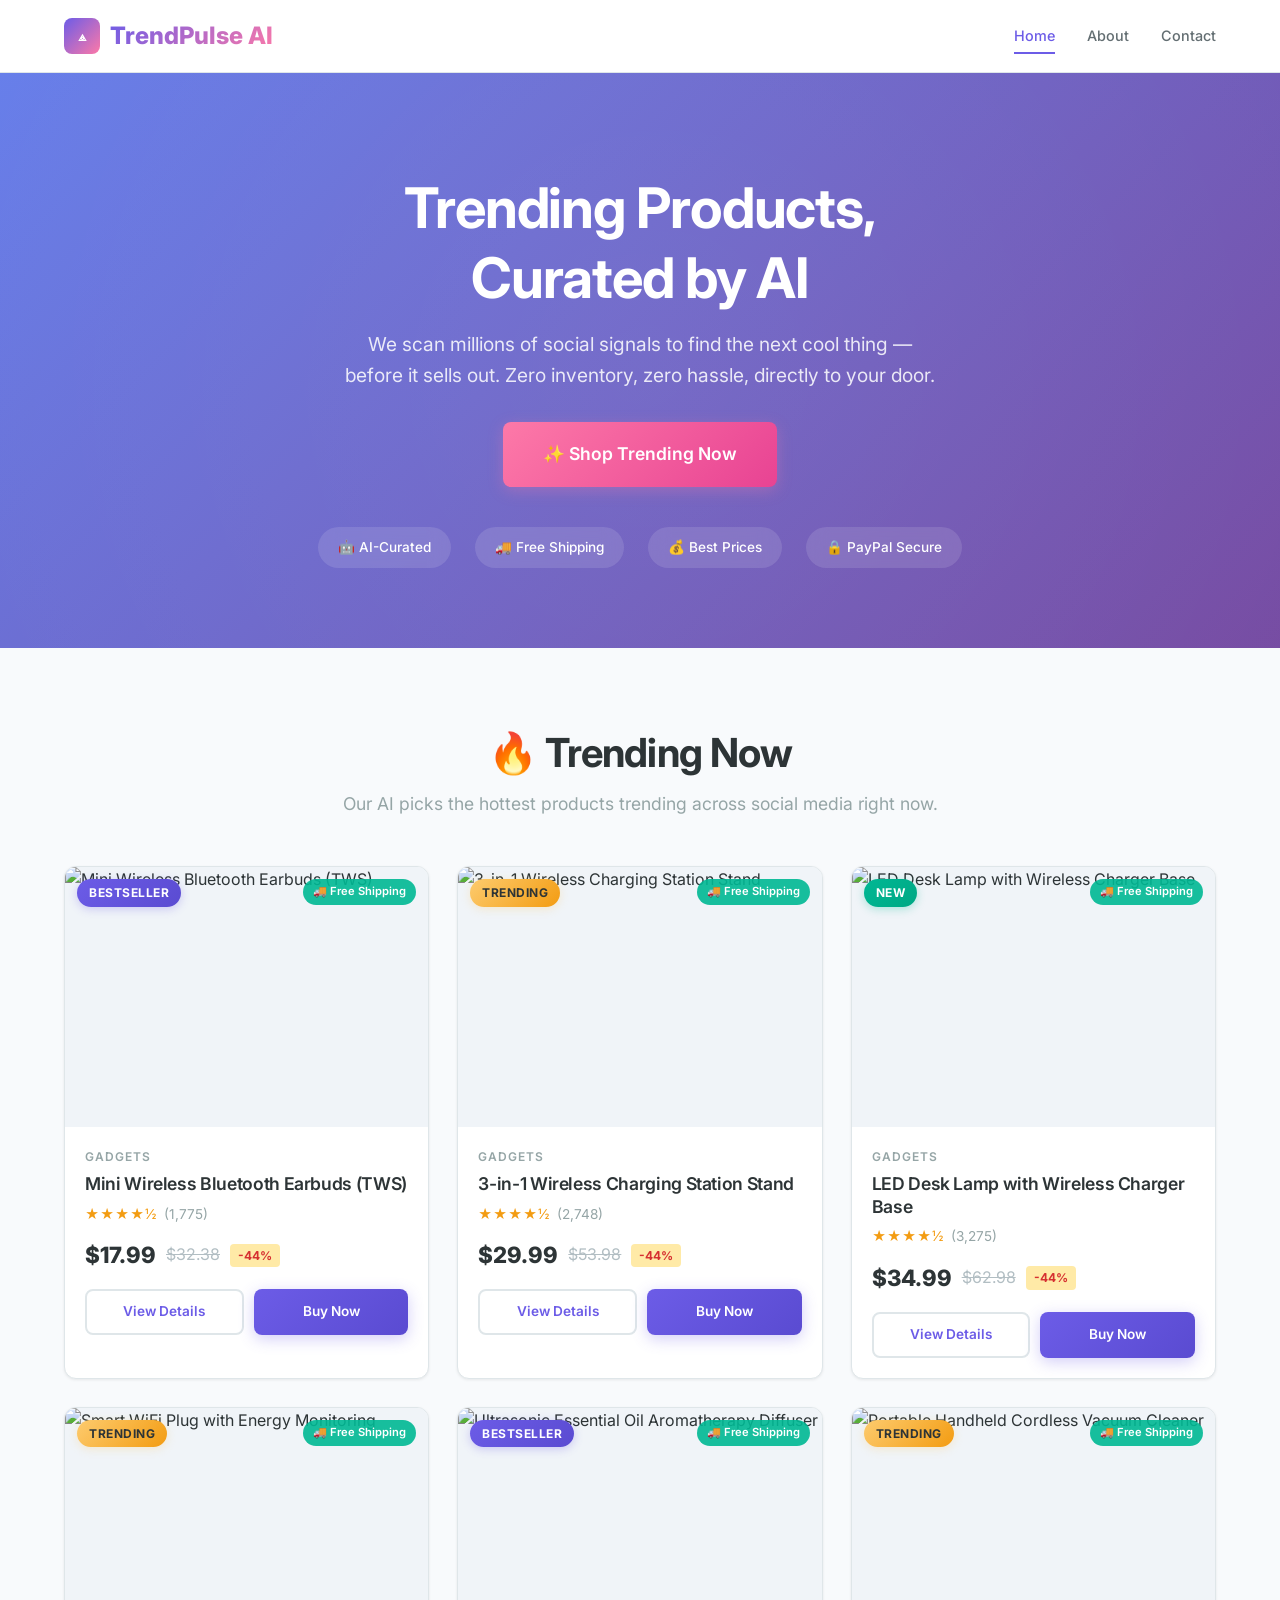
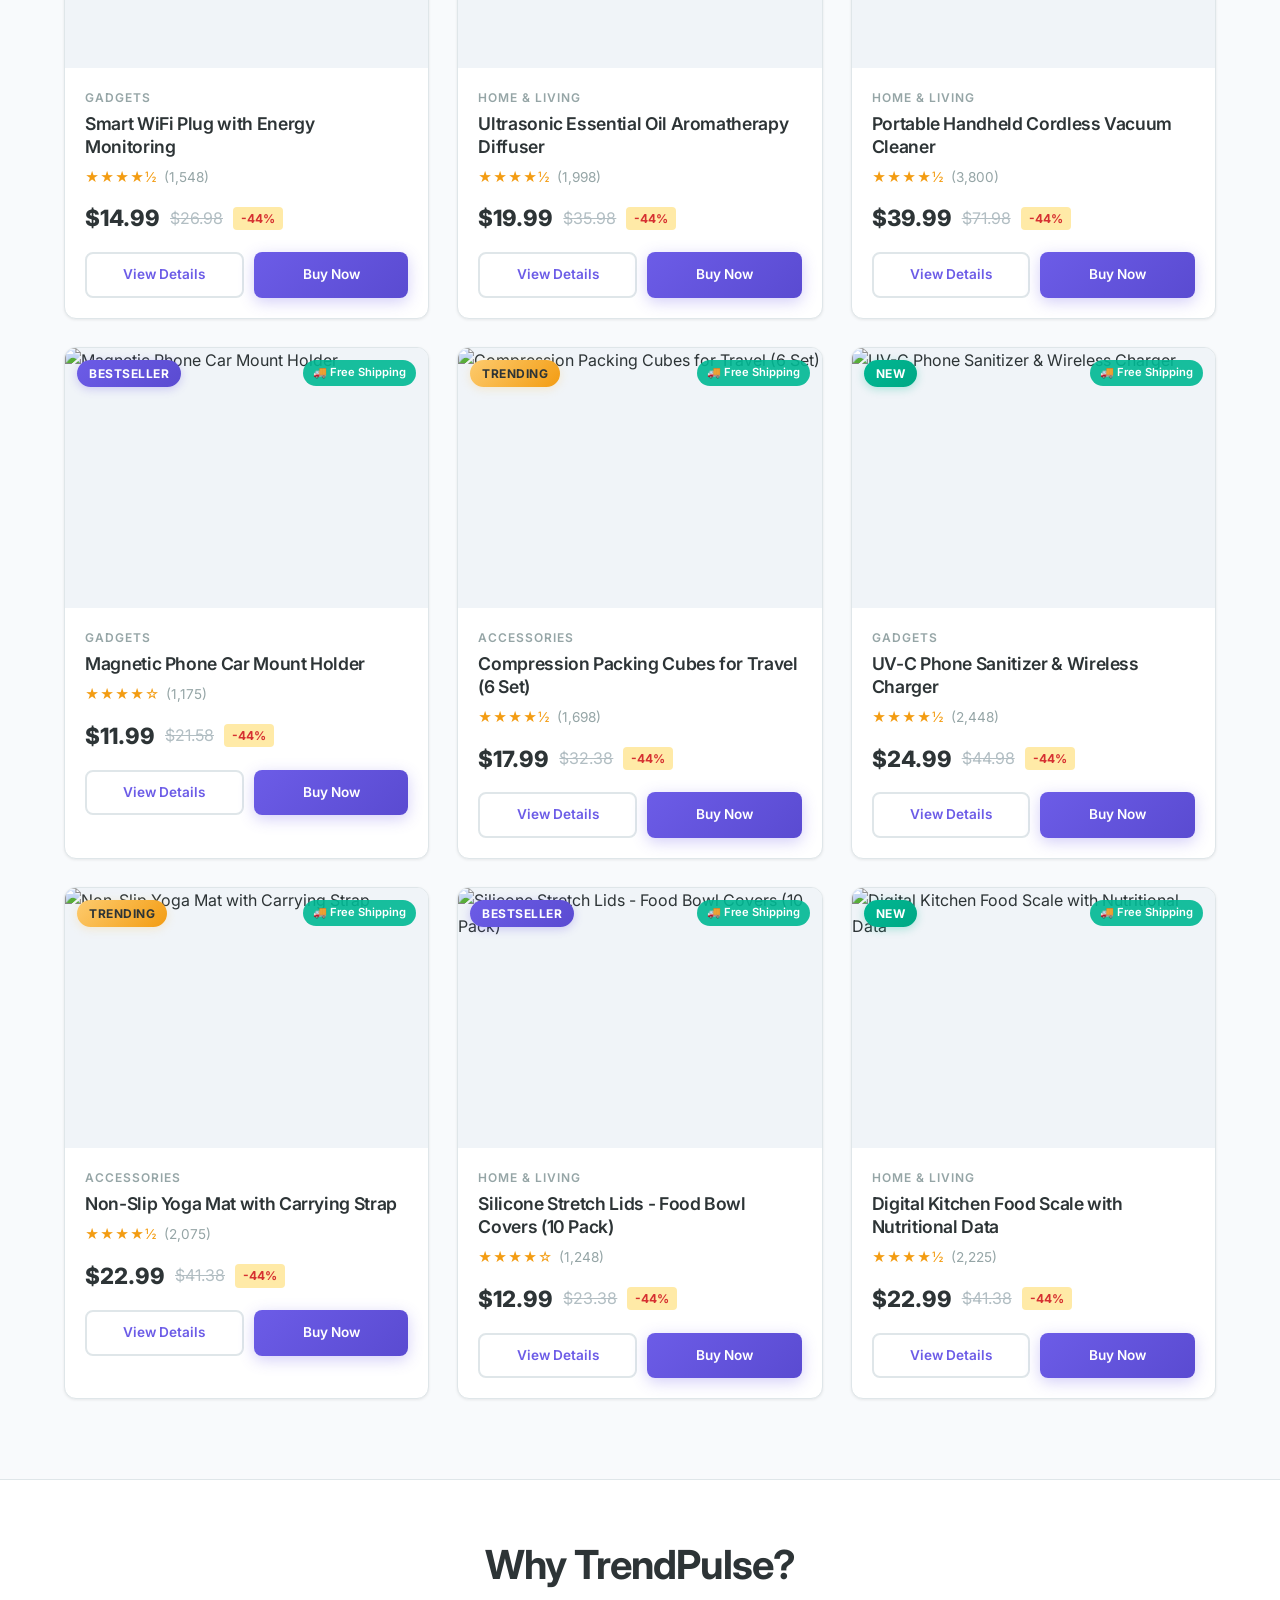
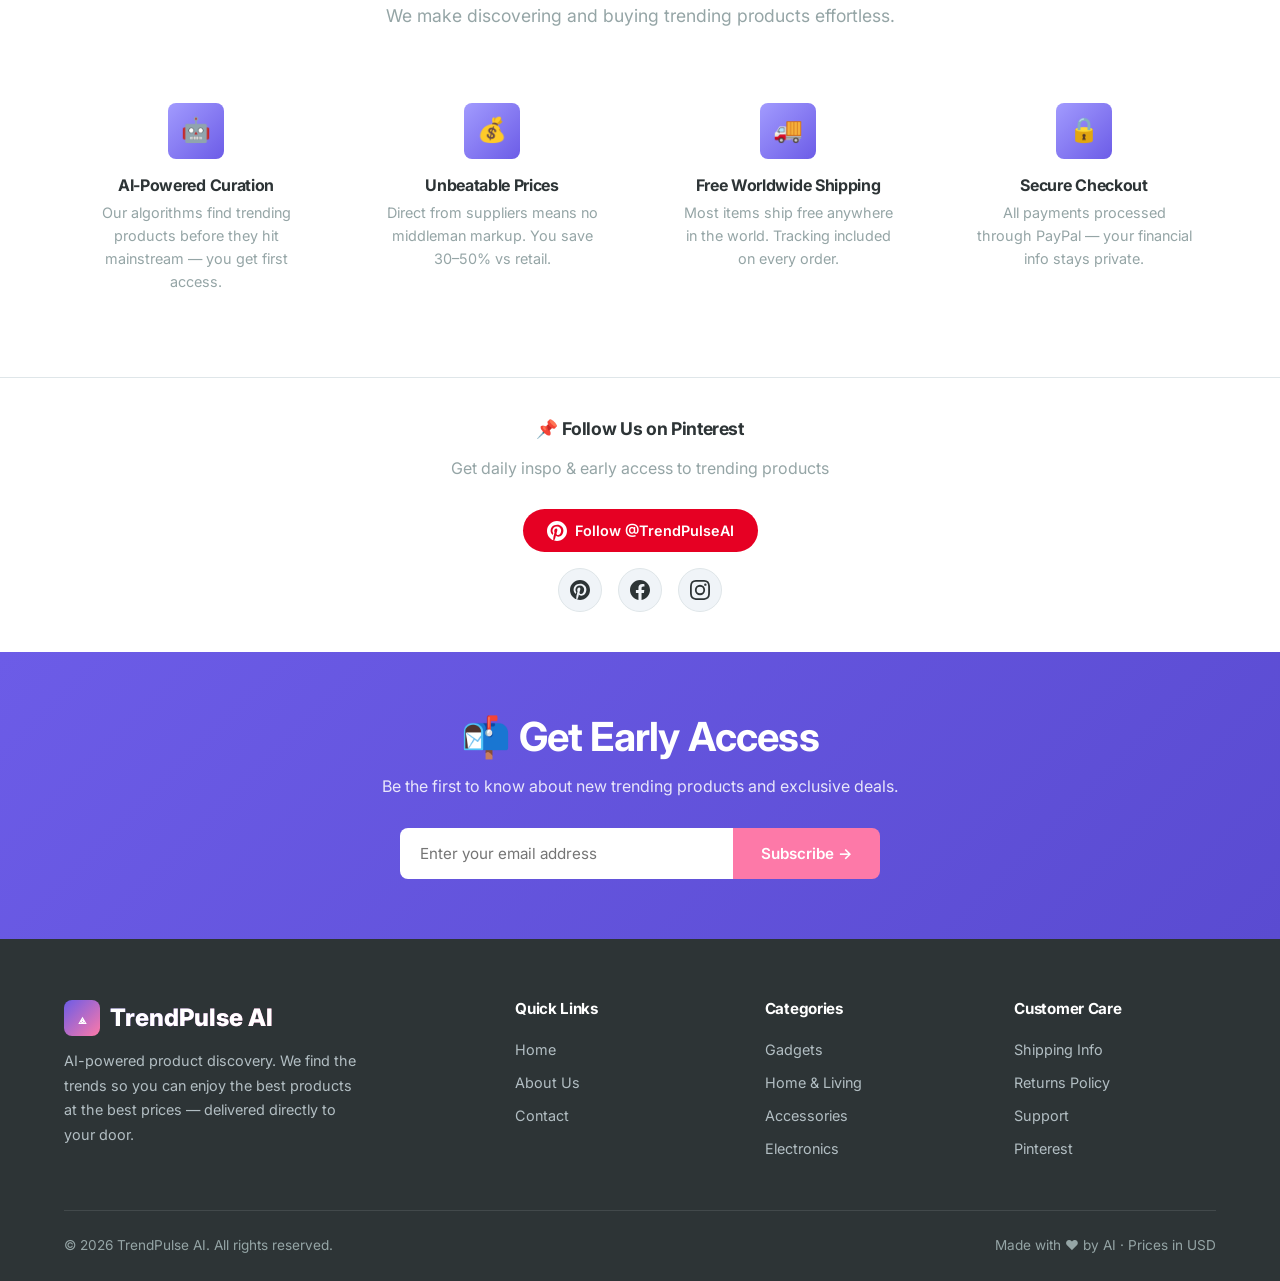
==== index.html @ 989e8779 "Initial launch: TrendPulse AI store" ====
<!DOCTYPE html>
<html lang="en">
<head>
  <!-- Meta -->
  <meta charset="UTF-8">
  <meta name="viewport" content="width=device-width, initial-scale=1.0">
  <title>TrendPulse AI — Trending Products, Smart Prices</title>
  <meta name="description" content="Discover trending lifestyle products, gadgets, and home goods at unbeatable prices. AI-curated, dropshipped direct to your door. Free shipping available.">
  <meta name="keywords" content="trending products, gadgets, lifestyle, home goods, accessories, deals, AI curated">
  
  <!-- Open Graph -->
  <meta property="og:title" content="TrendPulse AI — Trending Products, Smart Prices">
  <meta property="og:description" content="AI-curated trending products delivered to your door. Discover the next cool thing today.">
  <meta property="og:type" content="website">
  <meta property="og:url" content="https://trendpulse-ai.com">
  <meta property="og:image" content="https://images.unsplash.com/photo-1550745165-9bc0b252726f?w=1200&q=80">
  
  <!-- Twitter Card -->
  <meta name="twitter:card" content="summary_large_image">
  <meta name="twitter:title" content="TrendPulse AI — Trending Products, Smart Prices">
  <meta name="twitter:description" content="AI-curated trending products delivered to your door. Discover the next cool thing today.">
  
  <!-- Pinterest -->
  <meta name="pinterest-rich-pin" content="true">
  
  <!-- Canonical -->
  <link rel="canonical" href="https://trendpulse-ai.com/">
  
  <!-- Fonts -->
  <link rel="preconnect" href="https://fonts.googleapis.com">
  <link rel="preconnect" href="https://fonts.gstatic.com" crossorigin>
  <link href="https://fonts.googleapis.com/css2?family=Inter:wght@400;500;600;700;800&display=swap" rel="stylesheet">
  
  <!-- Styles -->
  <link rel="stylesheet" href="/style.css">
  
  <!-- Favicon -->
  <link rel="icon" type="image/svg+xml" href="data:image/svg+xml,<svg xmlns='http://www.w3.org/2000/svg' viewBox='0 0 32 32'><rect width='32' height='32' rx='6' fill='%236C5CE7'/><text x='16' y='22' text-anchor='middle' fill='white' font-size='18' font-weight='bold'>T</text></svg>">
  
  <!-- Schema -->
  <script type="application/ld+json">
  {
    "@context": "https://schema.org",
    "@type": "Store",
    "name": "TrendPulse AI",
    "url": "https://trendpulse-ai.com",
    "description": "AI-curated trending products delivered to your door.",
    "offers": {
      "@type": "AggregateOffer",
      "priceCurrency": "USD",
      "availability": "https://schema.org/InStock"
    }
  }
  </script>
</head>
<body>
  <!-- Header -->
  <header class="site-header">
    <div class="container header-inner">
      <a href="/" class="logo">
        <div class="logo-icon">⟁</div>
        <span>TrendPulse AI</span>
      </a>
      <button class="hamburger" aria-label="Toggle navigation menu">
        <span></span>
        <span></span>
        <span></span>
      </button>
      <nav class="main-nav">
        <a href="/" class="active">Home</a>
        <a href="/about.html">About</a>
        <a href="/contact.html">Contact</a>
      </nav>
    </div>
  </header>

  <!-- Hero -->
  <section class="hero">
    <div class="container hero-content">
      <h1>Trending Products,<br>Curated by AI</h1>
      <p>We scan millions of social signals to find the next cool thing — before it sells out. Zero inventory, zero hassle, directly to your door.</p>
      <a href="#products" class="btn btn-accent btn-lg">✨ Shop Trending Now</a>
      <div class="hero-badges">
        <span class="hero-badge">🤖 AI-Curated</span>
        <span class="hero-badge">🚚 Free Shipping</span>
        <span class="hero-badge">💰 Best Prices</span>
        <span class="hero-badge">🔒 PayPal Secure</span>
      </div>
    </div>
  </section>

  <!-- Products Section -->
  <section id="products" class="products-section">
    <div class="container">
      <h2 class="section-title">🔥 Trending Now</h2>
      <p class="section-subtitle">Our AI picks the hottest products trending across social media right now.</p>
      <div id="product-grid" class="product-grid">
        <!-- Products loaded dynamically via JS -->
      </div>
    </div>
  </section>

  <!-- Features Section -->
  <section class="features-section">
    <div class="container">
      <h2 class="section-title">Why TrendPulse?</h2>
      <p class="section-subtitle">We make discovering and buying trending products effortless.</p>
      <div class="features-grid">
        <div class="feature-item">
          <div class="feature-icon">🤖</div>
          <h4>AI-Powered Curation</h4>
          <p>Our algorithms find trending products before they hit mainstream — you get first access.</p>
        </div>
        <div class="feature-item">
          <div class="feature-icon">💰</div>
          <h4>Unbeatable Prices</h4>
          <p>Direct from suppliers means no middleman markup. You save 30–50% vs retail.</p>
        </div>
        <div class="feature-item">
          <div class="feature-icon">🚚</div>
          <h4>Free Worldwide Shipping</h4>
          <p>Most items ship free anywhere in the world. Tracking included on every order.</p>
        </div>
        <div class="feature-item">
          <div class="feature-icon">🔒</div>
          <h4>Secure Checkout</h4>
          <p>All payments processed through PayPal — your financial info stays private.</p>
        </div>
      </div>
    </div>
  </section>

  <!-- Pinterest & Social Section -->
  <section class="social-section">
    <div class="container">
      <h3>📌 Follow Us on Pinterest</h3>
      <p style="color:var(--gray-600);margin-bottom:16px;">Get daily inspo & early access to trending products</p>
      <a href="https://www.pinterest.com/trendpulseai" target="_blank" rel="noopener" class="pinterest-follow">
        <svg width="20" height="20" viewBox="0 0 24 24" fill="currentColor"><path d="M12 0C5.373 0 0 5.372 0 12c0 5.084 3.163 9.426 7.627 11.174-.105-.949-.2-2.405.042-3.441.218-.937 1.407-5.965 1.407-5.965s-.359-.719-.359-1.782c0-1.668.967-2.914 2.171-2.914 1.023 0 1.518.769 1.518 1.69 0 1.029-.655 2.568-.994 3.995-.283 1.194.599 2.169 1.777 2.169 2.133 0 3.772-2.249 3.772-5.495 0-2.873-2.064-4.882-5.012-4.882-3.414 0-5.418 2.561-5.418 5.207 0 1.031.397 2.138.893 2.738a.36.36 0 01.083.345l-.333 1.36c-.053.22-.174.267-.402.161-1.499-.698-2.436-2.889-2.436-4.649 0-3.785 2.75-7.262 7.929-7.262 4.163 0 7.398 2.967 7.398 6.931 0 4.136-2.607 7.464-6.227 7.464-1.216 0-2.359-.631-2.75-1.378l-.748 2.853c-.271 1.043-1.002 2.35-1.492 3.146C9.57 23.812 10.763 24 12 24c6.627 0 12-5.373 12-12S18.627 0 12 0z"/></svg>
        Follow @TrendPulseAI
      </a>
      <div class="social-links">
        <a href="https://www.pinterest.com/trendpulseai" target="_blank" rel="noopener" class="social-link" aria-label="Pinterest">
          <svg width="20" height="20" viewBox="0 0 24 24" fill="currentColor"><path d="M12 0C5.373 0 0 5.372 0 12c0 5.084 3.163 9.426 7.627 11.174-.105-.949-.2-2.405.042-3.441.218-.937 1.407-5.965 1.407-5.965s-.359-.719-.359-1.782c0-1.668.967-2.914 2.171-2.914 1.023 0 1.518.769 1.518 1.69 0 1.029-.655 2.568-.994 3.995-.283 1.194.599 2.169 1.777 2.169 2.133 0 3.772-2.249 3.772-5.495 0-2.873-2.064-4.882-5.012-4.882-3.414 0-5.418 2.561-5.418 5.207 0 1.031.397 2.138.893 2.738a.36.36 0 01.083.345l-.333 1.36c-.053.22-.174.267-.402.161-1.499-.698-2.436-2.889-2.436-4.649 0-3.785 2.75-7.262 7.929-7.262 4.163 0 7.398 2.967 7.398 6.931 0 4.136-2.607 7.464-6.227 7.464-1.216 0-2.359-.631-2.75-1.378l-.748 2.853c-.271 1.043-1.002 2.35-1.492 3.146C9.57 23.812 10.763 24 12 24c6.627 0 12-5.373 12-12S18.627 0 12 0z"/></svg>
        </a>
        <a href="https://facebook.com/trendpulseai" target="_blank" rel="noopener" class="social-link" aria-label="Facebook">
          <svg width="20" height="20" viewBox="0 0 24 24" fill="currentColor"><path d="M24 12.073c0-6.627-5.373-12-12-12s-12 5.373-12 12c0 5.99 4.388 10.954 10.125 11.854v-8.385H7.078v-3.47h3.047V9.43c0-3.007 1.792-4.669 4.533-4.669 1.312 0 2.686.235 2.686.235v2.953H15.83c-1.491 0-1.956.925-1.956 1.874v2.25h3.328l-.532 3.47h-2.796v8.385C19.612 23.027 24 18.062 24 12.073z"/></svg>
        </a>
        <a href="https://instagram.com/trendpulseai" target="_blank" rel="noopener" class="social-link" aria-label="Instagram">
          <svg width="20" height="20" viewBox="0 0 24 24" fill="currentColor"><path d="M12 2.163c3.204 0 3.584.012 4.85.07 3.252.148 4.771 1.691 4.919 4.919.058 1.265.069 1.645.069 4.849 0 3.205-.012 3.584-.069 4.849-.149 3.225-1.664 4.771-4.919 4.919-1.266.058-1.644.07-4.85.07-3.204 0-3.584-.012-4.849-.07-3.26-.149-4.771-1.699-4.919-4.92-.058-1.265-.07-1.644-.07-4.849 0-3.204.013-3.583.07-4.849.149-3.227 1.664-4.771 4.919-4.919 1.266-.057 1.645-.069 4.849-.069zM12 0C8.741 0 8.333.014 7.053.072 2.695.272.273 2.69.073 7.052.014 8.333 0 8.741 0 12c0 3.259.014 3.668.072 4.948.2 4.358 2.618 6.78 6.98 6.98C8.333 23.986 8.741 24 12 24c3.259 0 3.668-.014 4.948-.072 4.354-.2 6.782-2.618 6.979-6.98.059-1.28.073-1.689.073-4.948 0-3.259-.014-3.667-.072-4.947-.196-4.354-2.617-6.78-6.979-6.98C15.668.014 15.259 0 12 0zm0 5.838a6.162 6.162 0 100 12.324 6.162 6.162 0 000-12.324zM12 16a4 4 0 110-8 4 4 0 010 8zm6.406-11.845a1.44 1.44 0 100 2.881 1.44 1.44 0 000-2.881z"/></svg>
        </a>
      </div>
    </div>
  </section>

  <!-- Newsletter -->
  <section class="newsletter-section">
    <div class="container">
      <h2>📬 Get Early Access</h2>
      <p>Be the first to know about new trending products and exclusive deals.</p>
      <form id="newsletter-form" class="newsletter-form">
        <input type="email" placeholder="Enter your email address" required aria-label="Email address">
        <button type="submit" class="btn">Subscribe →</button>
      </form>
    </div>
  </section>

  <!-- Footer -->
  <footer class="site-footer">
    <div class="container">
      <div class="footer-grid">
        <div class="footer-brand">
          <div class="logo" style="color:var(--white);">
            <div class="logo-icon">⟁</div>
            <span style="-webkit-text-fill-color:var(--white);">TrendPulse AI</span>
          </div>
          <p>AI-powered product discovery. We find the trends so you can enjoy the best products at the best prices — delivered directly to your door.</p>
        </div>
        <div class="footer-col">
          <h4>Quick Links</h4>
          <a href="/">Home</a>
          <a href="/about.html">About Us</a>
          <a href="/contact.html">Contact</a>
        </div>
        <div class="footer-col">
          <h4>Categories</h4>
          <a href="/?category=Gadgets">Gadgets</a>
          <a href="/?category=Home+%26+Living">Home & Living</a>
          <a href="/?category=Accessories">Accessories</a>
          <a href="/?category=Electronics">Electronics</a>
        </div>
        <div class="footer-col">
          <h4>Customer Care</h4>
          <a href="/about.html#shipping">Shipping Info</a>
          <a href="/about.html#returns">Returns Policy</a>
          <a href="/contact.html">Support</a>
          <a href="https://www.pinterest.com/trendpulseai" target="_blank" rel="noopener">Pinterest</a>
        </div>
      </div>
      <div class="footer-bottom">
        <span>© 2026 TrendPulse AI. All rights reserved.</span>
        <span>Made with ❤️ by AI · Prices in USD</span>
      </div>
    </div>
  </footer>

  <!-- Scripts -->
  <script src="/script.js"></script>
</body>
</html>
---- style.css ----
/* ============================================
   TrendPulse AI — Storefront Styles
   Modern, clean, mobile-responsive e-commerce
   ============================================ */

/* --- CSS Variables & Reset --- */
:root {
  --primary: #6C5CE7;
  --primary-dark: #5A4BD1;
  --primary-light: #A29BFE;
  --accent: #FD79A8;
  --accent-dark: #E84393;
  --success: #00B894;
  --warning: #FDCB6E;
  --dark: #2D3436;
  --gray-900: #2D3436;
  --gray-800: #3D3D3D;
  --gray-700: #636E72;
  --gray-600: #95A5A6;
  --gray-400: #B2BEC3;
  --gray-200: #DFE6E9;
  --gray-100: #F0F4F8;
  --gray-50: #F8FAFC;
  --white: #FFFFFF;
  --shadow-sm: 0 1px 3px rgba(0,0,0,0.08);
  --shadow-md: 0 4px 12px rgba(0,0,0,0.1);
  --shadow-lg: 0 10px 40px rgba(0,0,0,0.12);
  --shadow-hover: 0 20px 60px rgba(108,92,231,0.18);
  --radius-sm: 8px;
  --radius-md: 12px;
  --radius-lg: 20px;
  --radius-xl: 28px;
  --transition: all 0.3s cubic-bezier(0.4, 0, 0.2, 1);
  --font-sans: 'Inter', -apple-system, BlinkMacSystemFont, 'Segoe UI', Roboto, sans-serif;
}

* {
  margin: 0;
  padding: 0;
  box-sizing: border-box;
}

html {
  scroll-behavior: smooth;
}

body {
  font-family: var(--font-sans);
  color: var(--dark);
  background: var(--gray-50);
  line-height: 1.6;
  -webkit-font-smoothing: antialiased;
}

img {
  max-width: 100%;
  height: auto;
  display: block;
}

a {
  text-decoration: none;
  color: inherit;
  transition: var(--transition);
}

ul { list-style: none; }

/* --- Container --- */
.container {
  width: 100%;
  max-width: 1200px;
  margin: 0 auto;
  padding: 0 24px;
}

/* --- Typography --- */
h1, h2, h3, h4, h5, h6 {
  font-weight: 700;
  line-height: 1.25;
  letter-spacing: -0.02em;
}

h1 { font-size: clamp(2rem, 5vw, 3.5rem); }
h2 { font-size: clamp(1.5rem, 3.5vw, 2.5rem); }
h3 { font-size: clamp(1.25rem, 2.5vw, 1.75rem); }
h4 { font-size: 1.25rem; }

p { color: var(--gray-700); }

.section-title {
  text-align: center;
  margin-bottom: 12px;
}

.section-subtitle {
  text-align: center;
  color: var(--gray-600);
  font-size: 1.1rem;
  margin-bottom: 48px;
  max-width: 600px;
  margin-left: auto;
  margin-right: auto;
}

/* --- Buttons --- */
.btn {
  display: inline-flex;
  align-items: center;
  justify-content: center;
  gap: 8px;
  padding: 14px 32px;
  border-radius: var(--radius-sm);
  font-weight: 600;
  font-size: 0.95rem;
  cursor: pointer;
  border: none;
  transition: var(--transition);
  font-family: var(--font-sans);
  white-space: nowrap;
}

.btn-primary {
  background: linear-gradient(135deg, var(--primary), var(--primary-dark));
  color: var(--white);
  box-shadow: 0 4px 15px rgba(108,92,231,0.3);
}

.btn-primary:hover {
  transform: translateY(-2px);
  box-shadow: 0 8px 25px rgba(108,92,231,0.4);
}

.btn-secondary {
  background: var(--white);
  color: var(--primary);
  border: 2px solid var(--gray-200);
}

.btn-secondary:hover {
  border-color: var(--primary);
  background: var(--gray-50);
}

.btn-accent {
  background: linear-gradient(135deg, var(--accent), var(--accent-dark));
  color: var(--white);
  box-shadow: 0 4px 15px rgba(253,121,168,0.3);
}

.btn-accent:hover {
  transform: translateY(-2px);
  box-shadow: 0 8px 25px rgba(253,121,168,0.4);
}

.btn-sm {
  padding: 10px 20px;
  font-size: 0.85rem;
}

.btn-lg {
  padding: 18px 40px;
  font-size: 1.1rem;
}

/* ============================================
   HEADER / NAVIGATION
   ============================================ */
.site-header {
  background: var(--white);
  border-bottom: 1px solid var(--gray-200);
  position: sticky;
  top: 0;
  z-index: 100;
  backdrop-filter: blur(20px);
  background: rgba(255,255,255,0.95);
}

.header-inner {
  display: flex;
  align-items: center;
  justify-content: space-between;
  height: 72px;
}

.logo {
  font-size: 1.5rem;
  font-weight: 800;
  display: flex;
  align-items: center;
  gap: 10px;
  color: var(--dark);
}

.logo-icon {
  width: 36px;
  height: 36px;
  background: linear-gradient(135deg, var(--primary), var(--accent));
  border-radius: var(--radius-sm);
  display: flex;
  align-items: center;
  justify-content: center;
  color: white;
  font-size: 0.9rem;
}

.logo span {
  background: linear-gradient(135deg, var(--primary), var(--accent));
  -webkit-background-clip: text;
  -webkit-text-fill-color: transparent;
  background-clip: text;
}

.main-nav {
  display: flex;
  align-items: center;
  gap: 32px;
}

.main-nav a {
  font-size: 0.9rem;
  font-weight: 500;
  color: var(--gray-700);
  position: relative;
  padding: 4px 0;
}

.main-nav a::after {
  content: '';
  position: absolute;
  bottom: -2px;
  left: 0;
  width: 0;
  height: 2px;
  background: var(--primary);
  transition: var(--transition);
}

.main-nav a:hover,
.main-nav a.active {
  color: var(--primary);
}

.main-nav a:hover::after,
.main-nav a.active::after {
  width: 100%;
}

.hamburger {
  display: none;
  flex-direction: column;
  gap: 5px;
  cursor: pointer;
  background: none;
  border: none;
  padding: 4px;
}

.hamburger span {
  width: 24px;
  height: 2px;
  background: var(--dark);
  border-radius: 2px;
  transition: var(--transition);
}

/* ============================================
   HERO SECTION
   ============================================ */
.hero {
  background: linear-gradient(135deg, #667eea 0%, #764ba2 100%);
  padding: 100px 0 80px;
  color: var(--white);
  text-align: center;
  position: relative;
  overflow: hidden;
}

.hero::before {
  content: '';
  position: absolute;
  top: -50%;
  left: -50%;
  width: 200%;
  height: 200%;
  background: radial-gradient(circle, rgba(255,255,255,0.05) 0%, transparent 60%);
  animation: float-bg 20s ease-in-out infinite;
}

@keyframes float-bg {
  0%, 100% { transform: translate(0, 0); }
  50% { transform: translate(50px, 30px); }
}

.hero-content {
  position: relative;
  z-index: 1;
}

.hero h1 {
  margin-bottom: 16px;
  max-width: 800px;
  margin-left: auto;
  margin-right: auto;
}

.hero p {
  color: rgba(255,255,255,0.85);
  font-size: 1.2rem;
  max-width: 600px;
  margin: 0 auto 32px;
}

.hero-badges {
  display: flex;
  justify-content: center;
  gap: 24px;
  margin-top: 40px;
  flex-wrap: wrap;
}

.hero-badge {
  display: flex;
  align-items: center;
  gap: 8px;
  background: rgba(255,255,255,0.12);
  backdrop-filter: blur(10px);
  padding: 10px 20px;
  border-radius: 50px;
  font-size: 0.85rem;
  font-weight: 500;
}

/* ============================================
   PRODUCT GRID
   ============================================ */
.products-section {
  padding: 80px 0;
}

.product-grid {
  display: grid;
  grid-template-columns: repeat(auto-fill, minmax(280px, 1fr));
  gap: 28px;
}

.product-card {
  background: var(--white);
  border-radius: var(--radius-md);
  overflow: hidden;
  box-shadow: var(--shadow-sm);
  transition: var(--transition);
  position: relative;
  border: 1px solid var(--gray-200);
}

.product-card:hover {
  transform: translateY(-6px);
  box-shadow: var(--shadow-hover);
  border-color: transparent;
}

.product-card-image {
  position: relative;
  height: 260px;
  overflow: hidden;
  background: var(--gray-100);
}

.product-card-image img {
  width: 100%;
  height: 100%;
  object-fit: cover;
  transition: transform 0.5s ease;
}

.product-card:hover .product-card-image img {
  transform: scale(1.08);
}

.product-badge {
  position: absolute;
  top: 12px;
  left: 12px;
  background: linear-gradient(135deg, var(--accent), var(--accent-dark));
  color: var(--white);
  padding: 4px 12px;
  border-radius: 50px;
  font-size: 0.75rem;
  font-weight: 700;
  text-transform: uppercase;
  letter-spacing: 0.5px;
  box-shadow: 0 2px 10px rgba(253,121,168,0.3);
}

.product-badge.bestseller {
  background: linear-gradient(135deg, var(--primary), var(--primary-dark));
  box-shadow: 0 2px 10px rgba(108,92,231,0.3);
}

.product-badge.new {
  background: linear-gradient(135deg, var(--success), #00A884);
  box-shadow: 0 2px 10px rgba(0,184,148,0.3);
}

.product-badge.trending {
  background: linear-gradient(135deg, var(--warning), #F39C12);
  box-shadow: 0 2px 10px rgba(253,203,110,0.3);
  color: var(--dark);
}

.free-shipping-badge {
  position: absolute;
  top: 12px;
  right: 12px;
  background: rgba(0,184,148,0.9);
  color: var(--white);
  padding: 4px 10px;
  border-radius: 50px;
  font-size: 0.7rem;
  font-weight: 600;
}

.product-card-body {
  padding: 20px;
}

.product-card-category {
  font-size: 0.75rem;
  text-transform: uppercase;
  letter-spacing: 1px;
  color: var(--gray-600);
  font-weight: 600;
  margin-bottom: 6px;
}

.product-card-title {
  font-size: 1.1rem;
  font-weight: 600;
  margin-bottom: 8px;
  line-height: 1.3;
  display: -webkit-box;
  -webkit-line-clamp: 2;
  -webkit-box-orient: vertical;
  overflow: hidden;
}

.product-card-rating {
  display: flex;
  align-items: center;
  gap: 6px;
  font-size: 0.85rem;
  color: var(--gray-600);
  margin-bottom: 12px;
}

.stars {
  color: #F39C12;
  letter-spacing: 1px;
}

.product-card-price {
  display: flex;
  align-items: center;
  gap: 10px;
  margin-bottom: 16px;
}

.current-price {
  font-size: 1.4rem;
  font-weight: 800;
  color: var(--dark);
}

.original-price {
  font-size: 1rem;
  color: var(--gray-400);
  text-decoration: line-through;
}

.discount-tag {
  background: #FFEAA7;
  color: #D63031;
  padding: 2px 8px;
  border-radius: 4px;
  font-size: 0.75rem;
  font-weight: 700;
}

.product-card-actions {
  display: flex;
  gap: 10px;
}

.product-card-actions .btn {
  flex: 1;
}

/* ============================================
   PRODUCT DETAIL PAGE
   ============================================ */
.product-detail {
  padding: 60px 0;
}

.product-detail-grid {
  display: grid;
  grid-template-columns: 1fr 1fr;
  gap: 60px;
  align-items: start;
}

.product-detail-image {
  border-radius: var(--radius-lg);
  overflow: hidden;
  box-shadow: var(--shadow-md);
  background: var(--gray-100);
  position: sticky;
  top: 100px;
}

.product-detail-image img {
  width: 100%;
  height: 500px;
  object-fit: cover;
}

.product-detail-info {
  padding-top: 12px;
}

.product-detail-category {
  font-size: 0.8rem;
  text-transform: uppercase;
  letter-spacing: 1.5px;
  color: var(--primary);
  font-weight: 600;
  margin-bottom: 8px;
}

.product-detail-info h1 {
  margin-bottom: 12px;
}

.product-detail-rating {
  display: flex;
  align-items: center;
  gap: 8px;
  margin-bottom: 20px;
  font-size: 0.95rem;
  color: var(--gray-600);
}

.product-detail-description {
  font-size: 1.05rem;
  line-height: 1.7;
  color: var(--gray-700);
  margin-bottom: 24px;
}

.product-features {
  margin-bottom: 28px;
}

.product-features li {
  padding: 8px 0;
  display: flex;
  align-items: flex-start;
  gap: 10px;
  font-size: 0.95rem;
  color: var(--gray-700);
  border-bottom: 1px solid var(--gray-100);
}

.product-features li::before {
  content: '✓';
  color: var(--success);
  font-weight: 700;
  flex-shrink: 0;
}

.product-detail-price {
  margin-bottom: 28px;
  padding: 20px;
  background: var(--gray-50);
  border-radius: var(--radius-sm);
}

.price-row {
  display: flex;
  align-items: baseline;
  gap: 12px;
}

.price-row .current-price {
  font-size: 2rem;
}

.price-row .original-price {
  font-size: 1.2rem;
}

.price-row .discount-tag {
  font-size: 0.85rem;
  padding: 4px 12px;
}

.price-note {
  font-size: 0.85rem;
  color: var(--gray-600);
  margin-top: 8px;
}

.product-detail-actions {
  display: flex;
  gap: 12px;
  flex-wrap: wrap;
}

.product-detail-actions .btn {
  flex: 1;
  min-width: 200px;
}

.guarantee-badges {
  display: flex;
  gap: 20px;
  margin-top: 24px;
  flex-wrap: wrap;
}

.guarantee-badge {
  display: flex;
  align-items: center;
  gap: 6px;
  font-size: 0.85rem;
  color: var(--gray-600);
}

/* ============================================
   FEATURES / TRUST SECTION
   ============================================ */
.features-section {
  padding: 60px 0;
  background: var(--white);
  border-top: 1px solid var(--gray-200);
}

.features-grid {
  display: grid;
  grid-template-columns: repeat(auto-fit, minmax(220px, 1fr));
  gap: 32px;
}

.feature-item {
  text-align: center;
  padding: 24px;
}

.feature-icon {
  width: 56px;
  height: 56px;
  margin: 0 auto 16px;
  background: linear-gradient(135deg, var(--primary-light), var(--primary));
  border-radius: var(--radius-sm);
  display: flex;
  align-items: center;
  justify-content: center;
  font-size: 1.5rem;
  color: var(--white);
}

.feature-item h4 {
  font-size: 1rem;
  margin-bottom: 6px;
}

.feature-item p {
  font-size: 0.9rem;
  color: var(--gray-600);
}

/* ============================================
   ABOUT PAGE
   ============================================ */
.page-section {
  padding: 80px 0;
}

.page-header {
  text-align: center;
  margin-bottom: 60px;
}

.about-content {
  max-width: 800px;
  margin: 0 auto;
}

.about-content p {
  font-size: 1.05rem;
  line-height: 1.8;
  margin-bottom: 20px;
}

.about-values {
  display: grid;
  grid-template-columns: repeat(auto-fit, minmax(250px, 1fr));
  gap: 28px;
  margin-top: 48px;
}

.value-card {
  background: var(--white);
  padding: 32px;
  border-radius: var(--radius-md);
  box-shadow: var(--shadow-sm);
  border: 1px solid var(--gray-200);
  text-align: center;
}

.value-card:hover {
  box-shadow: var(--shadow-md);
  transform: translateY(-3px);
  transition: var(--transition);
}

.value-card h4 {
  margin-bottom: 8px;
}

.value-card p {
  font-size: 0.9rem;
  color: var(--gray-600);
}

/* ============================================
   CONTACT PAGE
   ============================================ */
.contact-grid {
  display: grid;
  grid-template-columns: 1fr 1fr;
  gap: 48px;
  max-width: 900px;
  margin: 0 auto;
}

.contact-info {
  padding: 32px;
  background: var(--white);
  border-radius: var(--radius-md);
  box-shadow: var(--shadow-sm);
  border: 1px solid var(--gray-200);
}

.contact-info h3 {
  margin-bottom: 16px;
}

.contact-info p {
  margin-bottom: 24px;
}

.contact-detail {
  display: flex;
  align-items: flex-start;
  gap: 12px;
  margin-bottom: 16px;
  font-size: 0.95rem;
}

.contact-detail-icon {
  width: 40px;
  height: 40px;
  background: var(--gray-100);
  border-radius: var(--radius-sm);
  display: flex;
  align-items: center;
  justify-content: center;
  flex-shrink: 0;
}

.contact-form {
  padding: 32px;
  background: var(--white);
  border-radius: var(--radius-md);
  box-shadow: var(--shadow-sm);
  border: 1px solid var(--gray-200);
}

.form-group {
  margin-bottom: 20px;
}

.form-group label {
  display: block;
  font-weight: 600;
  font-size: 0.9rem;
  margin-bottom: 6px;
  color: var(--dark);
}

.form-group input,
.form-group textarea,
.form-group select {
  width: 100%;
  padding: 12px 16px;
  border: 2px solid var(--gray-200);
  border-radius: var(--radius-sm);
  font-family: var(--font-sans);
  font-size: 0.95rem;
  transition: var(--transition);
  background: var(--white);
}

.form-group input:focus,
.form-group textarea:focus,
.form-group select:focus {
  outline: none;
  border-color: var(--primary);
  box-shadow: 0 0 0 3px rgba(108,92,231,0.1);
}

.form-group textarea {
  min-height: 120px;
  resize: vertical;
}

/* ============================================
   PINTEREST & SOCIAL
   ============================================ */
.social-section {
  padding: 40px 0;
  background: var(--white);
  text-align: center;
  border-top: 1px solid var(--gray-200);
}

.social-section h3 {
  margin-bottom: 16px;
  font-size: 1.1rem;
}

.social-links {
  display: flex;
  justify-content: center;
  gap: 16px;
  margin-top: 16px;
}

.social-link {
  width: 44px;
  height: 44px;
  border-radius: 50%;
  background: var(--gray-100);
  display: flex;
  align-items: center;
  justify-content: center;
  font-size: 1.2rem;
  cursor: pointer;
  transition: var(--transition);
  border: 1px solid var(--gray-200);
}

.social-link:hover {
  background: var(--primary);
  color: var(--white);
  border-color: var(--primary);
  transform: translateY(-2px);
}

/* Pinterest follow button */
.pinterest-follow {
  display: inline-flex;
  align-items: center;
  gap: 8px;
  background: #E60023;
  color: var(--white);
  padding: 10px 24px;
  border-radius: 50px;
  font-weight: 600;
  font-size: 0.9rem;
  transition: var(--transition);
  margin-top: 12px;
}

.pinterest-follow:hover {
  background: #C0001E;
  transform: translateY(-2px);
}

/* ============================================
   NEWSLETTER
   ============================================ */
.newsletter-section {
  padding: 60px 0;
  background: linear-gradient(135deg, var(--primary), var(--primary-dark));
  color: var(--white);
  text-align: center;
}

.newsletter-section h2 {
  margin-bottom: 12px;
}

.newsletter-section p {
  color: rgba(255,255,255,0.85);
  margin-bottom: 28px;
}

.newsletter-form {
  display: flex;
  max-width: 480px;
  margin: 0 auto;
  gap: 0;
}

.newsletter-form input {
  flex: 1;
  padding: 16px 20px;
  border: none;
  border-radius: var(--radius-sm) 0 0 var(--radius-sm);
  font-family: var(--font-sans);
  font-size: 0.95rem;
}

.newsletter-form input:focus {
  outline: none;
}

.newsletter-form .btn {
  border-radius: 0 var(--radius-sm) var(--radius-sm) 0;
  background: var(--accent);
  color: var(--white);
  padding: 16px 28px;
}

.newsletter-form .btn:hover {
  background: var(--accent-dark);
}

/* ============================================
   FOOTER
   ============================================ */
.site-footer {
  background: var(--gray-900);
  color: var(--white);
  padding: 60px 0 0;
}

.footer-grid {
  display: grid;
  grid-template-columns: 2fr 1fr 1fr 1fr;
  gap: 48px;
  padding-bottom: 40px;
  border-bottom: 1px solid rgba(255,255,255,0.1);
}

.footer-brand p {
  color: var(--gray-400);
  font-size: 0.9rem;
  margin-top: 12px;
  max-width: 300px;
  line-height: 1.7;
}

.footer-col h4 {
  font-size: 0.95rem;
  margin-bottom: 20px;
  color: var(--white);
}

.footer-col a {
  display: block;
  color: var(--gray-400);
  font-size: 0.9rem;
  margin-bottom: 10px;
  transition: var(--transition);
}

.footer-col a:hover {
  color: var(--primary-light);
  padding-left: 4px;
}

.footer-bottom {
  display: flex;
  justify-content: space-between;
  align-items: center;
  padding: 24px 0;
  font-size: 0.85rem;
  color: var(--gray-600);
}

/* ============================================
   RESPONSIVE
   ============================================ */
@media (max-width: 1024px) {
  .product-detail-grid {
    gap: 32px;
  }
}

@media (max-width: 768px) {
  .main-nav {
    display: none;
    position: absolute;
    top: 72px;
    left: 0;
    right: 0;
    background: var(--white);
    flex-direction: column;
    padding: 24px;
    border-bottom: 1px solid var(--gray-200);
    box-shadow: var(--shadow-md);
  }

  .main-nav.open {
    display: flex;
  }

  .hamburger {
    display: flex;
  }

  .hero {
    padding: 60px 0 48px;
  }

  .hero h1 {
    font-size: clamp(1.6rem, 6vw, 2.2rem);
  }

  .hero p {
    font-size: 1rem;
  }

  .hero-badges {
    gap: 12px;
  }

  .product-detail-grid {
    grid-template-columns: 1fr;
    gap: 28px;
  }

  .product-detail-image {
    position: static;
  }

  .product-detail-image img {
    height: 300px;
  }

  .contact-grid {
    grid-template-columns: 1fr;
  }

  .footer-grid {
    grid-template-columns: 1fr 1fr;
    gap: 32px;
  }

  .newsletter-form {
    flex-direction: column;
    gap: 12px;
  }

  .newsletter-form input,
  .newsletter-form .btn {
    border-radius: var(--radius-sm);
  }

  .footer-bottom {
    flex-direction: column;
    gap: 8px;
    text-align: center;
  }
}

@media (max-width: 480px) {
  .product-grid {
    grid-template-columns: 1fr;
  }

  .product-detail-actions .btn {
    width: 100%;
  }

  .footer-grid {
    grid-template-columns: 1fr;
  }
}

/* ============================================
   ADDITIONAL UTILITIES
   ============================================ */
.text-center { text-align: center; }
.mt-4 { margin-top: 16px; }
.mb-4 { margin-bottom: 16px; }
.mb-8 { margin-bottom: 32px; }

/* Pinterest share button */
.pinterest-share {
  display: inline-flex;
  align-items: center;
  gap: 8px;
  background: #E60023;
  color: white !important;
  padding: 10px 20px;
  border-radius: var(--radius-sm);
  font-weight: 600;
  font-size: 0.85rem;
  transition: var(--transition);
}

.pinterest-share:hover {
  background: #C0001E;
  transform: translateY(-2px);
}
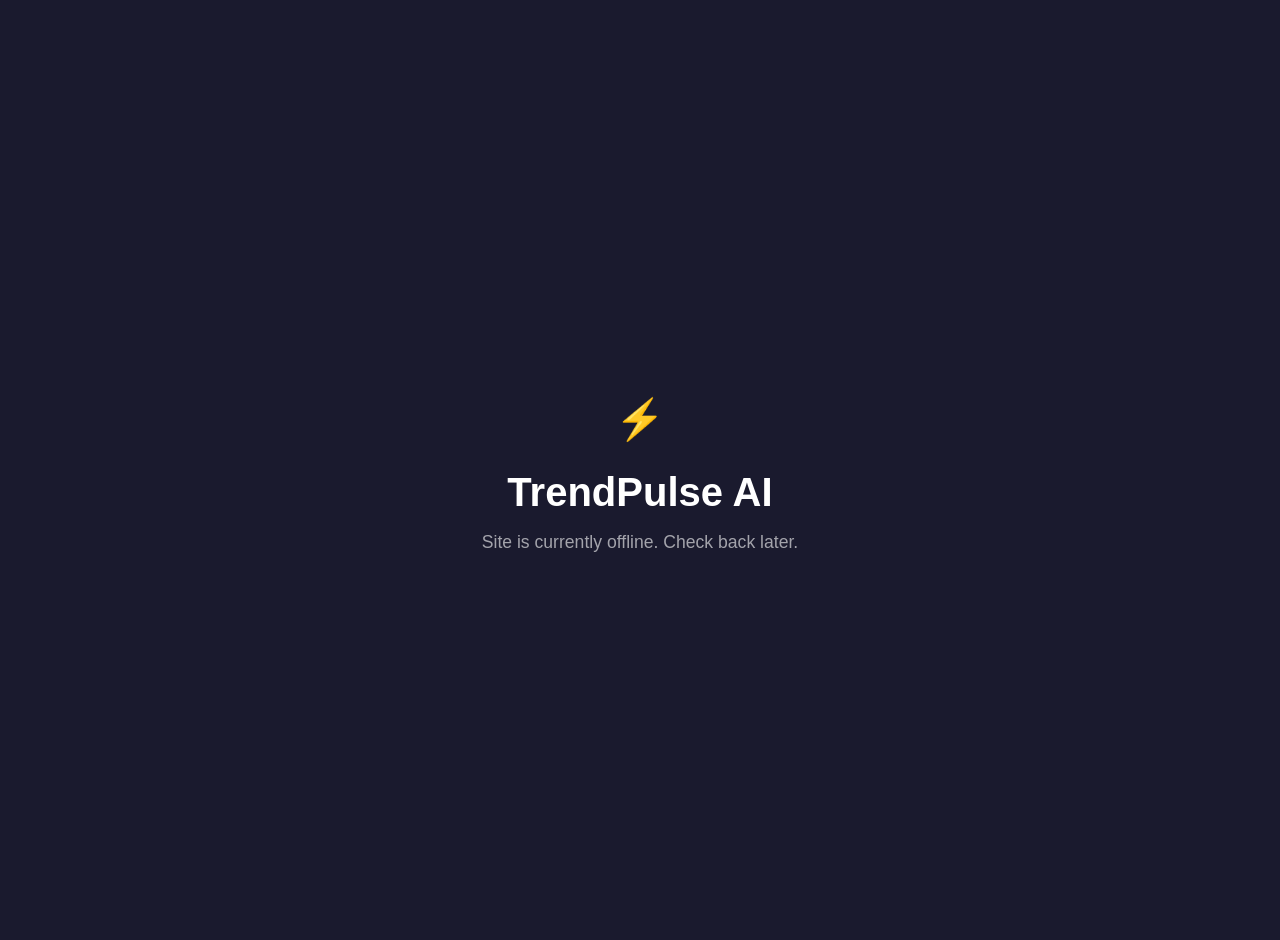
==== commit fea44ac2: "Take site offline" ====
--- a/index.html
+++ b/index.html
@@ -1,210 +1,21 @@
 <!DOCTYPE html>
 <html lang="en">
 <head>
-  <!-- Meta -->
   <meta charset="UTF-8">
   <meta name="viewport" content="width=device-width, initial-scale=1.0">
-  <title>TrendPulse AI — Trending Products, Smart Prices</title>
-  <meta name="description" content="Discover trending lifestyle products, gadgets, and home goods at unbeatable prices. AI-curated, dropshipped direct to your door. Free shipping available.">
-  <meta name="keywords" content="trending products, gadgets, lifestyle, home goods, accessories, deals, AI curated">
-  
-  <!-- Open Graph -->
-  <meta property="og:title" content="TrendPulse AI — Trending Products, Smart Prices">
-  <meta property="og:description" content="AI-curated trending products delivered to your door. Discover the next cool thing today.">
-  <meta property="og:type" content="website">
-  <meta property="og:url" content="https://trendpulse-ai.com">
-  <meta property="og:image" content="https://images.unsplash.com/photo-1550745165-9bc0b252726f?w=1200&q=80">
-  
-  <!-- Twitter Card -->
-  <meta name="twitter:card" content="summary_large_image">
-  <meta name="twitter:title" content="TrendPulse AI — Trending Products, Smart Prices">
-  <meta name="twitter:description" content="AI-curated trending products delivered to your door. Discover the next cool thing today.">
-  
-  <!-- Pinterest -->
-  <meta name="pinterest-rich-pin" content="true">
-  
-  <!-- Canonical -->
-  <link rel="canonical" href="https://trendpulse-ai.com/">
-  
-  <!-- Fonts -->
-  <link rel="preconnect" href="https://fonts.googleapis.com">
-  <link rel="preconnect" href="https://fonts.gstatic.com" crossorigin>
-  <link href="https://fonts.googleapis.com/css2?family=Inter:wght@400;500;600;700;800&display=swap" rel="stylesheet">
-  
-  <!-- Styles -->
-  <link rel="stylesheet" href="/style.css">
-  
-  <!-- Favicon -->
-  <link rel="icon" type="image/svg+xml" href="data:image/svg+xml,<svg xmlns='http://www.w3.org/2000/svg' viewBox='0 0 32 32'><rect width='32' height='32' rx='6' fill='%236C5CE7'/><text x='16' y='22' text-anchor='middle' fill='white' font-size='18' font-weight='bold'>T</text></svg>">
-  
-  <!-- Schema -->
-  <script type="application/ld+json">
-  {
-    "@context": "https://schema.org",
-    "@type": "Store",
-    "name": "TrendPulse AI",
-    "url": "https://trendpulse-ai.com",
-    "description": "AI-curated trending products delivered to your door.",
-    "offers": {
-      "@type": "AggregateOffer",
-      "priceCurrency": "USD",
-      "availability": "https://schema.org/InStock"
-    }
-  }
-  </script>
+  <title>Site Offline</title>
+  <style>
+    body { display: flex; align-items: center; justify-content: center; min-height: 100vh; margin: 0; background: #1A1A2E; color: white; font-family: -apple-system, BlinkMacSystemFont, sans-serif; text-align: center; padding: 20px; }
+    div { max-width: 400px; }
+    h1 { font-size: 2.5rem; margin-bottom: 8px; }
+    p { color: rgba(255,255,255,0.6); font-size: 1.1rem; }
+  </style>
 </head>
 <body>
-  <!-- Header -->
-  <header class="site-header">
-    <div class="container header-inner">
-      <a href="/" class="logo">
-        <div class="logo-icon">⟁</div>
-        <span>TrendPulse AI</span>
-      </a>
-      <button class="hamburger" aria-label="Toggle navigation menu">
-        <span></span>
-        <span></span>
-        <span></span>
-      </button>
-      <nav class="main-nav">
-        <a href="/" class="active">Home</a>
-        <a href="/about.html">About</a>
-        <a href="/contact.html">Contact</a>
-      </nav>
-    </div>
-  </header>
-
-  <!-- Hero -->
-  <section class="hero">
-    <div class="container hero-content">
-      <h1>Trending Products,<br>Curated by AI</h1>
-      <p>We scan millions of social signals to find the next cool thing — before it sells out. Zero inventory, zero hassle, directly to your door.</p>
-      <a href="#products" class="btn btn-accent btn-lg">✨ Shop Trending Now</a>
-      <div class="hero-badges">
-        <span class="hero-badge">🤖 AI-Curated</span>
-        <span class="hero-badge">🚚 Free Shipping</span>
-        <span class="hero-badge">💰 Best Prices</span>
-        <span class="hero-badge">🔒 PayPal Secure</span>
-      </div>
-    </div>
-  </section>
-
-  <!-- Products Section -->
-  <section id="products" class="products-section">
-    <div class="container">
-      <h2 class="section-title">🔥 Trending Now</h2>
-      <p class="section-subtitle">Our AI picks the hottest products trending across social media right now.</p>
-      <div id="product-grid" class="product-grid">
-        <!-- Products loaded dynamically via JS -->
-      </div>
-    </div>
-  </section>
-
-  <!-- Features Section -->
-  <section class="features-section">
-    <div class="container">
-      <h2 class="section-title">Why TrendPulse?</h2>
-      <p class="section-subtitle">We make discovering and buying trending products effortless.</p>
-      <div class="features-grid">
-        <div class="feature-item">
-          <div class="feature-icon">🤖</div>
-          <h4>AI-Powered Curation</h4>
-          <p>Our algorithms find trending products before they hit mainstream — you get first access.</p>
-        </div>
-        <div class="feature-item">
-          <div class="feature-icon">💰</div>
-          <h4>Unbeatable Prices</h4>
-          <p>Direct from suppliers means no middleman markup. You save 30–50% vs retail.</p>
-        </div>
-        <div class="feature-item">
-          <div class="feature-icon">🚚</div>
-          <h4>Free Worldwide Shipping</h4>
-          <p>Most items ship free anywhere in the world. Tracking included on every order.</p>
-        </div>
-        <div class="feature-item">
-          <div class="feature-icon">🔒</div>
-          <h4>Secure Checkout</h4>
-          <p>All payments processed through PayPal — your financial info stays private.</p>
-        </div>
-      </div>
-    </div>
-  </section>
-
-  <!-- Pinterest & Social Section -->
-  <section class="social-section">
-    <div class="container">
-      <h3>📌 Follow Us on Pinterest</h3>
-      <p style="color:var(--gray-600);margin-bottom:16px;">Get daily inspo & early access to trending products</p>
-      <a href="https://www.pinterest.com/trendpulseai" target="_blank" rel="noopener" class="pinterest-follow">
-        <svg width="20" height="20" viewBox="0 0 24 24" fill="currentColor"><path d="M12 0C5.373 0 0 5.372 0 12c0 5.084 3.163 9.426 7.627 11.174-.105-.949-.2-2.405.042-3.441.218-.937 1.407-5.965 1.407-5.965s-.359-.719-.359-1.782c0-1.668.967-2.914 2.171-2.914 1.023 0 1.518.769 1.518 1.69 0 1.029-.655 2.568-.994 3.995-.283 1.194.599 2.169 1.777 2.169 2.133 0 3.772-2.249 3.772-5.495 0-2.873-2.064-4.882-5.012-4.882-3.414 0-5.418 2.561-5.418 5.207 0 1.031.397 2.138.893 2.738a.36.36 0 01.083.345l-.333 1.36c-.053.22-.174.267-.402.161-1.499-.698-2.436-2.889-2.436-4.649 0-3.785 2.75-7.262 7.929-7.262 4.163 0 7.398 2.967 7.398 6.931 0 4.136-2.607 7.464-6.227 7.464-1.216 0-2.359-.631-2.75-1.378l-.748 2.853c-.271 1.043-1.002 2.35-1.492 3.146C9.57 23.812 10.763 24 12 24c6.627 0 12-5.373 12-12S18.627 0 12 0z"/></svg>
-        Follow @TrendPulseAI
-      </a>
-      <div class="social-links">
-        <a href="https://www.pinterest.com/trendpulseai" target="_blank" rel="noopener" class="social-link" aria-label="Pinterest">
-          <svg width="20" height="20" viewBox="0 0 24 24" fill="currentColor"><path d="M12 0C5.373 0 0 5.372 0 12c0 5.084 3.163 9.426 7.627 11.174-.105-.949-.2-2.405.042-3.441.218-.937 1.407-5.965 1.407-5.965s-.359-.719-.359-1.782c0-1.668.967-2.914 2.171-2.914 1.023 0 1.518.769 1.518 1.69 0 1.029-.655 2.568-.994 3.995-.283 1.194.599 2.169 1.777 2.169 2.133 0 3.772-2.249 3.772-5.495 0-2.873-2.064-4.882-5.012-4.882-3.414 0-5.418 2.561-5.418 5.207 0 1.031.397 2.138.893 2.738a.36.36 0 01.083.345l-.333 1.36c-.053.22-.174.267-.402.161-1.499-.698-2.436-2.889-2.436-4.649 0-3.785 2.75-7.262 7.929-7.262 4.163 0 7.398 2.967 7.398 6.931 0 4.136-2.607 7.464-6.227 7.464-1.216 0-2.359-.631-2.75-1.378l-.748 2.853c-.271 1.043-1.002 2.35-1.492 3.146C9.57 23.812 10.763 24 12 24c6.627 0 12-5.373 12-12S18.627 0 12 0z"/></svg>
-        </a>
-        <a href="https://facebook.com/trendpulseai" target="_blank" rel="noopener" class="social-link" aria-label="Facebook">
-          <svg width="20" height="20" viewBox="0 0 24 24" fill="currentColor"><path d="M24 12.073c0-6.627-5.373-12-12-12s-12 5.373-12 12c0 5.99 4.388 10.954 10.125 11.854v-8.385H7.078v-3.47h3.047V9.43c0-3.007 1.792-4.669 4.533-4.669 1.312 0 2.686.235 2.686.235v2.953H15.83c-1.491 0-1.956.925-1.956 1.874v2.25h3.328l-.532 3.47h-2.796v8.385C19.612 23.027 24 18.062 24 12.073z"/></svg>
-        </a>
-        <a href="https://instagram.com/trendpulseai" target="_blank" rel="noopener" class="social-link" aria-label="Instagram">
-          <svg width="20" height="20" viewBox="0 0 24 24" fill="currentColor"><path d="M12 2.163c3.204 0 3.584.012 4.85.07 3.252.148 4.771 1.691 4.919 4.919.058 1.265.069 1.645.069 4.849 0 3.205-.012 3.584-.069 4.849-.149 3.225-1.664 4.771-4.919 4.919-1.266.058-1.644.07-4.85.07-3.204 0-3.584-.012-4.849-.07-3.26-.149-4.771-1.699-4.919-4.92-.058-1.265-.07-1.644-.07-4.849 0-3.204.013-3.583.07-4.849.149-3.227 1.664-4.771 4.919-4.919 1.266-.057 1.645-.069 4.849-.069zM12 0C8.741 0 8.333.014 7.053.072 2.695.272.273 2.69.073 7.052.014 8.333 0 8.741 0 12c0 3.259.014 3.668.072 4.948.2 4.358 2.618 6.78 6.98 6.98C8.333 23.986 8.741 24 12 24c3.259 0 3.668-.014 4.948-.072 4.354-.2 6.782-2.618 6.979-6.98.059-1.28.073-1.689.073-4.948 0-3.259-.014-3.667-.072-4.947-.196-4.354-2.617-6.78-6.979-6.98C15.668.014 15.259 0 12 0zm0 5.838a6.162 6.162 0 100 12.324 6.162 6.162 0 000-12.324zM12 16a4 4 0 110-8 4 4 0 010 8zm6.406-11.845a1.44 1.44 0 100 2.881 1.44 1.44 0 000-2.881z"/></svg>
-        </a>
-      </div>
-    </div>
-  </section>
-
-  <!-- Newsletter -->
-  <section class="newsletter-section">
-    <div class="container">
-      <h2>📬 Get Early Access</h2>
-      <p>Be the first to know about new trending products and exclusive deals.</p>
-      <form id="newsletter-form" class="newsletter-form">
-        <input type="email" placeholder="Enter your email address" required aria-label="Email address">
-        <button type="submit" class="btn">Subscribe →</button>
-      </form>
-    </div>
-  </section>
-
-  <!-- Footer -->
-  <footer class="site-footer">
-    <div class="container">
-      <div class="footer-grid">
-        <div class="footer-brand">
-          <div class="logo" style="color:var(--white);">
-            <div class="logo-icon">⟁</div>
-            <span style="-webkit-text-fill-color:var(--white);">TrendPulse AI</span>
-          </div>
-          <p>AI-powered product discovery. We find the trends so you can enjoy the best products at the best prices — delivered directly to your door.</p>
-        </div>
-        <div class="footer-col">
-          <h4>Quick Links</h4>
-          <a href="/">Home</a>
-          <a href="/about.html">About Us</a>
-          <a href="/contact.html">Contact</a>
-        </div>
-        <div class="footer-col">
-          <h4>Categories</h4>
-          <a href="/?category=Gadgets">Gadgets</a>
-          <a href="/?category=Home+%26+Living">Home & Living</a>
-          <a href="/?category=Accessories">Accessories</a>
-          <a href="/?category=Electronics">Electronics</a>
-        </div>
-        <div class="footer-col">
-          <h4>Customer Care</h4>
-          <a href="/about.html#shipping">Shipping Info</a>
-          <a href="/about.html#returns">Returns Policy</a>
-          <a href="/contact.html">Support</a>
-          <a href="https://www.pinterest.com/trendpulseai" target="_blank" rel="noopener">Pinterest</a>
-        </div>
-      </div>
-      <div class="footer-bottom">
-        <span>© 2026 TrendPulse AI. All rights reserved.</span>
-        <span>Made with ❤️ by AI · Prices in USD</span>
-      </div>
-    </div>
-  </footer>
-
-  <!-- Scripts -->
-  <script src="/script.js"></script>
+  <div>
+    <h1>⚡</h1>
+    <h1>TrendPulse AI</h1>
+    <p>Site is currently offline. Check back later.</p>
+  </div>
 </body>
 </html>
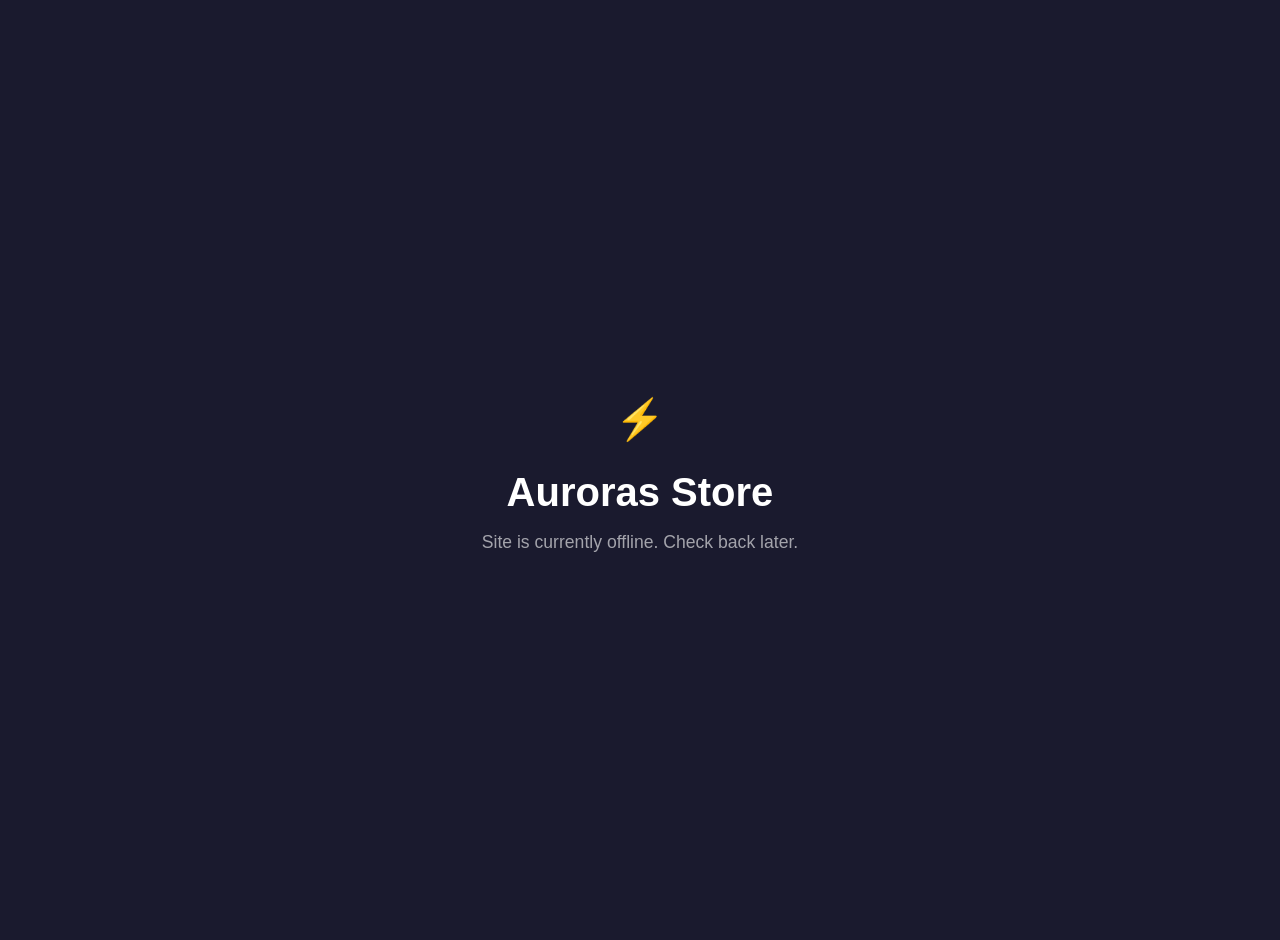
==== commit 6dab91e1: "Renamed store to Auroras Store" ====
--- a/index.html
+++ b/index.html
@@ -14,7 +14,7 @@
 <body>
   <div>
     <h1>⚡</h1>
-    <h1>TrendPulse AI</h1>
+    <h1>Auroras Store</h1>
     <p>Site is currently offline. Check back later.</p>
   </div>
 </body>
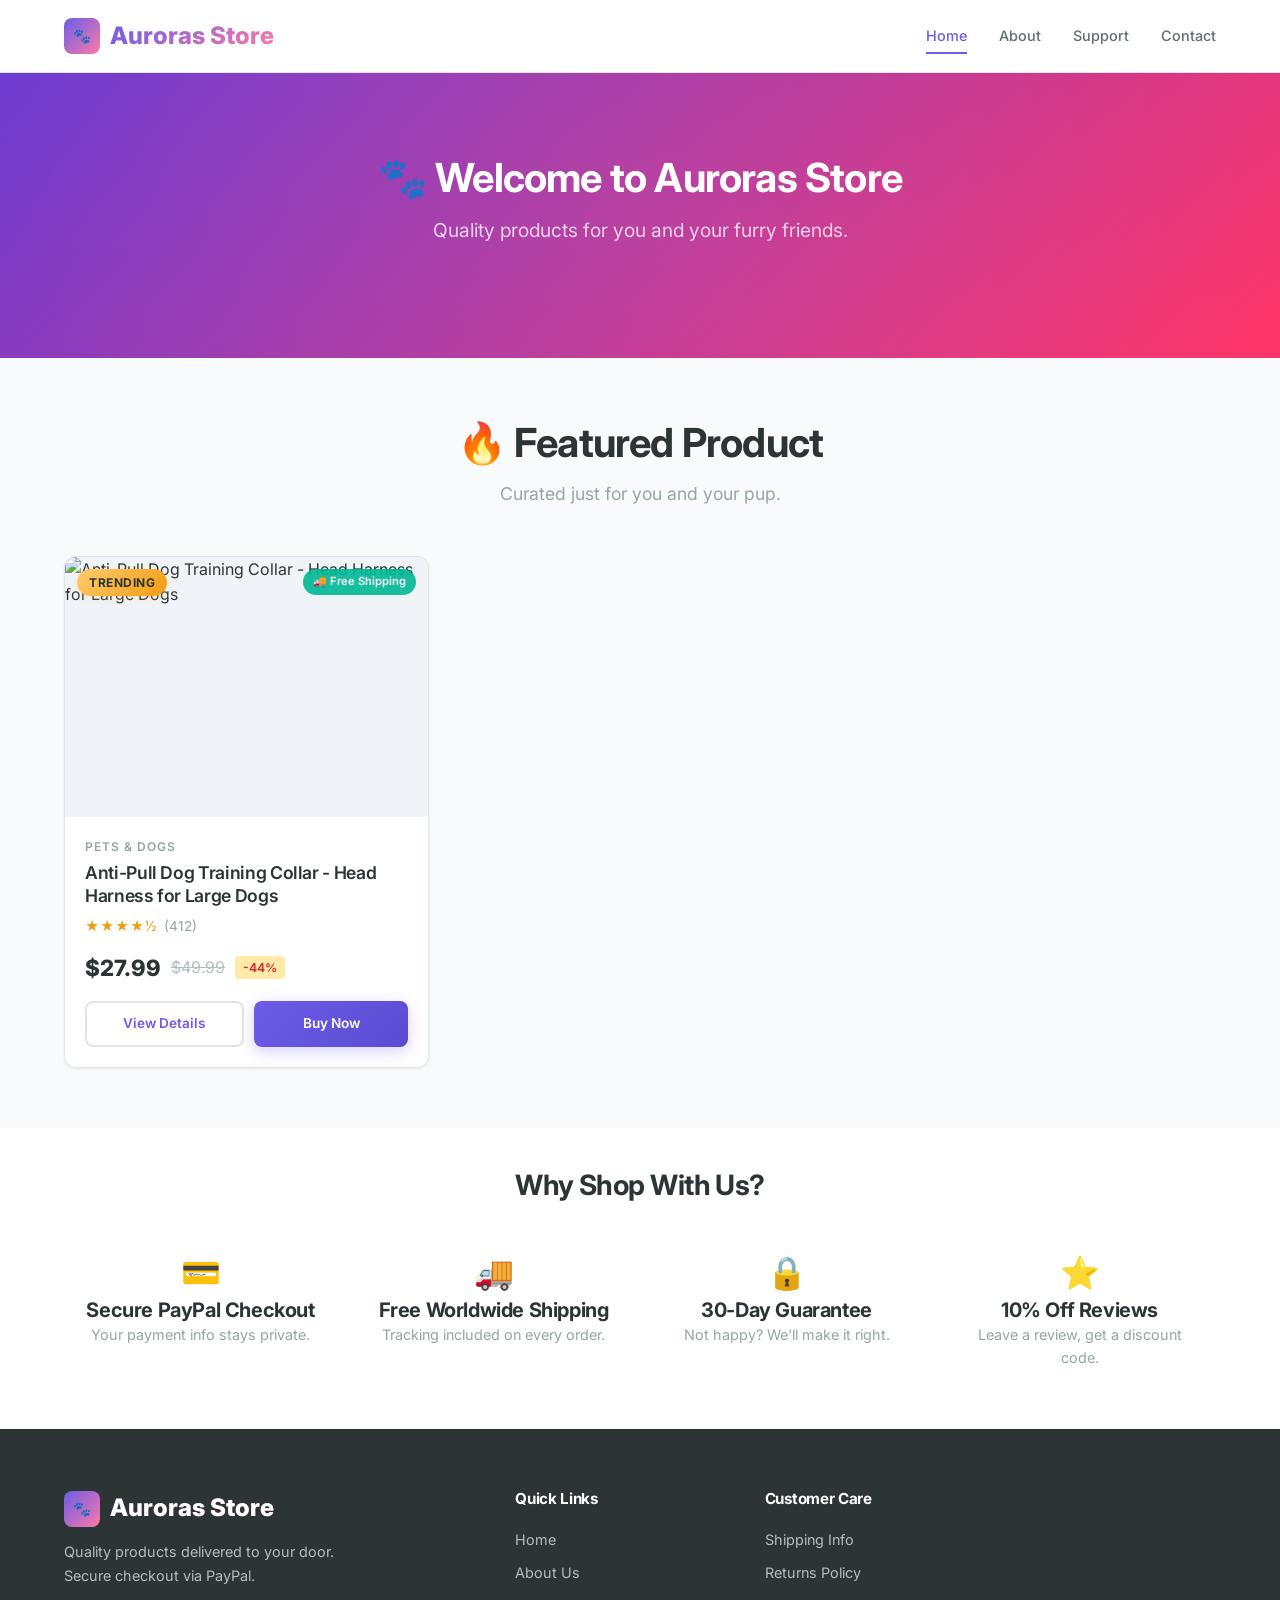
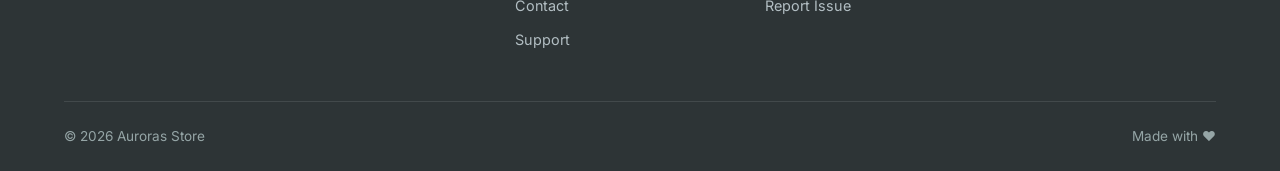
==== commit 38e69742: "Auroras Store - dog training collar" ====
--- a/index.html
+++ b/index.html
@@ -3,19 +3,85 @@
 <head>
   <meta charset="UTF-8">
   <meta name="viewport" content="width=device-width, initial-scale=1.0">
-  <title>Site Offline</title>
-  <style>
-    body { display: flex; align-items: center; justify-content: center; min-height: 100vh; margin: 0; background: #1A1A2E; color: white; font-family: -apple-system, BlinkMacSystemFont, sans-serif; text-align: center; padding: 20px; }
-    div { max-width: 400px; }
-    h1 { font-size: 2.5rem; margin-bottom: 8px; }
-    p { color: rgba(255,255,255,0.6); font-size: 1.1rem; }
-  </style>
+  <title>Auroras Store — Quality Pet Products</title>
+  <meta name="description" content="Discover quality pet products at great prices. Fast shipping, secure checkout via PayPal.">
+  <meta property="og:title" content="Auroras Store">
+  <meta property="og:description" content="Quality pet products delivered to your door.">
+  <meta name="pinterest-rich-pin" content="true">
+  <link rel="preconnect" href="https://fonts.googleapis.com">
+  <link rel="preconnect" href="https://fonts.gstatic.com" crossorigin>
+  <link href="https://fonts.googleapis.com/css2?family=Inter:wght@400;500;600;700;800&display=swap" rel="stylesheet">
+  <link rel="stylesheet" href="/style.css">
 </head>
 <body>
-  <div>
-    <h1>⚡</h1>
-    <h1>Auroras Store</h1>
-    <p>Site is currently offline. Check back later.</p>
-  </div>
+  <header class="site-header">
+    <div class="container header-inner">
+      <a href="/" class="logo"><div class="logo-icon">🐾</div><span>Auroras Store</span></a>
+      <button class="hamburger" aria-label="Toggle menu"><span></span><span></span><span></span></button>
+      <nav class="main-nav">
+        <a href="/" class="active">Home</a>
+        <a href="/about.html">About</a>
+        <a href="/complaints.html">Support</a>
+        <a href="/contact.html">Contact</a>
+      </nav>
+    </div>
+  </header>
+
+  <section class="hero" style="background: linear-gradient(135deg, #6C3BD2 0%, #FF3366 100%);color:white;padding:80px 0;text-align:center;">
+    <div class="container">
+      <h1 style="font-size:2.5rem;margin-bottom:12px;">🐾 Welcome to Auroras Store</h1>
+      <p style="font-size:1.2rem;opacity:0.9;">Quality products for you and your furry friends.</p>
+    </div>
+  </section>
+
+  <section id="products" class="products-section" style="padding:60px 0;">
+    <div class="container">
+      <h2 class="section-title">🔥 Featured Product</h2>
+      <p class="section-subtitle">Curated just for you and your pup.</p>
+      <div id="product-grid" class="product-grid"></div>
+    </div>
+  </section>
+
+  <section style="padding:40px 0;background:white;">
+    <div class="container" style="text-align:center;">
+      <h3>Why Shop With Us?</h3>
+      <div style="display:grid;grid-template-columns:repeat(auto-fit,minmax(180px,1fr));gap:20px;margin-top:24px;">
+        <div style="padding:20px;"><div style="font-size:2rem;">💳</div><h4>Secure PayPal Checkout</h4><p style="font-size:0.9rem;color:var(--gray-600);">Your payment info stays private.</p></div>
+        <div style="padding:20px;"><div style="font-size:2rem;">🚚</div><h4>Free Worldwide Shipping</h4><p style="font-size:0.9rem;color:var(--gray-600);">Tracking included on every order.</p></div>
+        <div style="padding:20px;"><div style="font-size:2rem;">🔒</div><h4>30-Day Guarantee</h4><p style="font-size:0.9rem;color:var(--gray-600);">Not happy? We'll make it right.</p></div>
+        <div style="padding:20px;"><div style="font-size:2rem;">⭐</div><h4>10% Off Reviews</h4><p style="font-size:0.9rem;color:var(--gray-600);">Leave a review, get a discount code.</p></div>
+      </div>
+    </div>
+  </section>
+
+  <footer class="site-footer">
+    <div class="container">
+      <div class="footer-grid">
+        <div class="footer-brand">
+          <div class="logo" style="color:var(--white);"><div class="logo-icon">🐾</div><span style="-webkit-text-fill-color:var(--white);">Auroras Store</span></div>
+          <p>Quality products delivered to your door. Secure checkout via PayPal.</p>
+        </div>
+        <div class="footer-col">
+          <h4>Quick Links</h4>
+          <a href="/">Home</a>
+          <a href="/about.html">About Us</a>
+          <a href="/contact.html">Contact</a>
+          <a href="/complaints.html">Support</a>
+        </div>
+        <div class="footer-col">
+          <h4>Customer Care</h4>
+          <a href="/about.html#shipping">Shipping Info</a>
+          <a href="/about.html#returns">Returns Policy</a>
+          <a href="/complaints.html">Report Issue</a>
+        </div>
+      </div>
+      <div class="footer-bottom">
+        <span>© 2026 Auroras Store</span>
+        <span>Made with ❤️</span>
+      </div>
+    </div>
+  </footer>
+
+  <script src="/script.js"></script>
 </body>
 </html>
--- a/style.css
+++ b/style.css
@@ -0,0 +1,1120 @@
+/* ============================================
+   TrendPulse AI — Storefront Styles
+   Modern, clean, mobile-responsive e-commerce
+   ============================================ */
+
+/* --- CSS Variables & Reset --- */
+:root {
+  --primary: #6C5CE7;
+  --primary-dark: #5A4BD1;
+  --primary-light: #A29BFE;
+  --accent: #FD79A8;
+  --accent-dark: #E84393;
+  --success: #00B894;
+  --warning: #FDCB6E;
+  --dark: #2D3436;
+  --gray-900: #2D3436;
+  --gray-800: #3D3D3D;
+  --gray-700: #636E72;
+  --gray-600: #95A5A6;
+  --gray-400: #B2BEC3;
+  --gray-200: #DFE6E9;
+  --gray-100: #F0F4F8;
+  --gray-50: #F8FAFC;
+  --white: #FFFFFF;
+  --shadow-sm: 0 1px 3px rgba(0,0,0,0.08);
+  --shadow-md: 0 4px 12px rgba(0,0,0,0.1);
+  --shadow-lg: 0 10px 40px rgba(0,0,0,0.12);
+  --shadow-hover: 0 20px 60px rgba(108,92,231,0.18);
+  --radius-sm: 8px;
+  --radius-md: 12px;
+  --radius-lg: 20px;
+  --radius-xl: 28px;
+  --transition: all 0.3s cubic-bezier(0.4, 0, 0.2, 1);
+  --font-sans: 'Inter', -apple-system, BlinkMacSystemFont, 'Segoe UI', Roboto, sans-serif;
+}
+
+* {
+  margin: 0;
+  padding: 0;
+  box-sizing: border-box;
+}
+
+html {
+  scroll-behavior: smooth;
+}
+
+body {
+  font-family: var(--font-sans);
+  color: var(--dark);
+  background: var(--gray-50);
+  line-height: 1.6;
+  -webkit-font-smoothing: antialiased;
+}
+
+img {
+  max-width: 100%;
+  height: auto;
+  display: block;
+}
+
+a {
+  text-decoration: none;
+  color: inherit;
+  transition: var(--transition);
+}
+
+ul { list-style: none; }
+
+/* --- Container --- */
+.container {
+  width: 100%;
+  max-width: 1200px;
+  margin: 0 auto;
+  padding: 0 24px;
+}
+
+/* --- Typography --- */
+h1, h2, h3, h4, h5, h6 {
+  font-weight: 700;
+  line-height: 1.25;
+  letter-spacing: -0.02em;
+}
+
+h1 { font-size: clamp(2rem, 5vw, 3.5rem); }
+h2 { font-size: clamp(1.5rem, 3.5vw, 2.5rem); }
+h3 { font-size: clamp(1.25rem, 2.5vw, 1.75rem); }
+h4 { font-size: 1.25rem; }
+
+p { color: var(--gray-700); }
+
+.section-title {
+  text-align: center;
+  margin-bottom: 12px;
+}
+
+.section-subtitle {
+  text-align: center;
+  color: var(--gray-600);
+  font-size: 1.1rem;
+  margin-bottom: 48px;
+  max-width: 600px;
+  margin-left: auto;
+  margin-right: auto;
+}
+
+/* --- Buttons --- */
+.btn {
+  display: inline-flex;
+  align-items: center;
+  justify-content: center;
+  gap: 8px;
+  padding: 14px 32px;
+  border-radius: var(--radius-sm);
+  font-weight: 600;
+  font-size: 0.95rem;
+  cursor: pointer;
+  border: none;
+  transition: var(--transition);
+  font-family: var(--font-sans);
+  white-space: nowrap;
+}
+
+.btn-primary {
+  background: linear-gradient(135deg, var(--primary), var(--primary-dark));
+  color: var(--white);
+  box-shadow: 0 4px 15px rgba(108,92,231,0.3);
+}
+
+.btn-primary:hover {
+  transform: translateY(-2px);
+  box-shadow: 0 8px 25px rgba(108,92,231,0.4);
+}
+
+.btn-secondary {
+  background: var(--white);
+  color: var(--primary);
+  border: 2px solid var(--gray-200);
+}
+
+.btn-secondary:hover {
+  border-color: var(--primary);
+  background: var(--gray-50);
+}
+
+.btn-accent {
+  background: linear-gradient(135deg, var(--accent), var(--accent-dark));
+  color: var(--white);
+  box-shadow: 0 4px 15px rgba(253,121,168,0.3);
+}
+
+.btn-accent:hover {
+  transform: translateY(-2px);
+  box-shadow: 0 8px 25px rgba(253,121,168,0.4);
+}
+
+.btn-sm {
+  padding: 10px 20px;
+  font-size: 0.85rem;
+}
+
+.btn-lg {
+  padding: 18px 40px;
+  font-size: 1.1rem;
+}
+
+/* ============================================
+   HEADER / NAVIGATION
+   ============================================ */
+.site-header {
+  background: var(--white);
+  border-bottom: 1px solid var(--gray-200);
+  position: sticky;
+  top: 0;
+  z-index: 100;
+  backdrop-filter: blur(20px);
+  background: rgba(255,255,255,0.95);
+}
+
+.header-inner {
+  display: flex;
+  align-items: center;
+  justify-content: space-between;
+  height: 72px;
+}
+
+.logo {
+  font-size: 1.5rem;
+  font-weight: 800;
+  display: flex;
+  align-items: center;
+  gap: 10px;
+  color: var(--dark);
+}
+
+.logo-icon {
+  width: 36px;
+  height: 36px;
+  background: linear-gradient(135deg, var(--primary), var(--accent));
+  border-radius: var(--radius-sm);
+  display: flex;
+  align-items: center;
+  justify-content: center;
+  color: white;
+  font-size: 0.9rem;
+}
+
+.logo span {
+  background: linear-gradient(135deg, var(--primary), var(--accent));
+  -webkit-background-clip: text;
+  -webkit-text-fill-color: transparent;
+  background-clip: text;
+}
+
+.main-nav {
+  display: flex;
+  align-items: center;
+  gap: 32px;
+}
+
+.main-nav a {
+  font-size: 0.9rem;
+  font-weight: 500;
+  color: var(--gray-700);
+  position: relative;
+  padding: 4px 0;
+}
+
+.main-nav a::after {
+  content: '';
+  position: absolute;
+  bottom: -2px;
+  left: 0;
+  width: 0;
+  height: 2px;
+  background: var(--primary);
+  transition: var(--transition);
+}
+
+.main-nav a:hover,
+.main-nav a.active {
+  color: var(--primary);
+}
+
+.main-nav a:hover::after,
+.main-nav a.active::after {
+  width: 100%;
+}
+
+.hamburger {
+  display: none;
+  flex-direction: column;
+  gap: 5px;
+  cursor: pointer;
+  background: none;
+  border: none;
+  padding: 4px;
+}
+
+.hamburger span {
+  width: 24px;
+  height: 2px;
+  background: var(--dark);
+  border-radius: 2px;
+  transition: var(--transition);
+}
+
+/* ============================================
+   HERO SECTION
+   ============================================ */
+.hero {
+  background: linear-gradient(135deg, #667eea 0%, #764ba2 100%);
+  padding: 100px 0 80px;
+  color: var(--white);
+  text-align: center;
+  position: relative;
+  overflow: hidden;
+}
+
+.hero::before {
+  content: '';
+  position: absolute;
+  top: -50%;
+  left: -50%;
+  width: 200%;
+  height: 200%;
+  background: radial-gradient(circle, rgba(255,255,255,0.05) 0%, transparent 60%);
+  animation: float-bg 20s ease-in-out infinite;
+}
+
+@keyframes float-bg {
+  0%, 100% { transform: translate(0, 0); }
+  50% { transform: translate(50px, 30px); }
+}
+
+.hero-content {
+  position: relative;
+  z-index: 1;
+}
+
+.hero h1 {
+  margin-bottom: 16px;
+  max-width: 800px;
+  margin-left: auto;
+  margin-right: auto;
+}
+
+.hero p {
+  color: rgba(255,255,255,0.85);
+  font-size: 1.2rem;
+  max-width: 600px;
+  margin: 0 auto 32px;
+}
+
+.hero-badges {
+  display: flex;
+  justify-content: center;
+  gap: 24px;
+  margin-top: 40px;
+  flex-wrap: wrap;
+}
+
+.hero-badge {
+  display: flex;
+  align-items: center;
+  gap: 8px;
+  background: rgba(255,255,255,0.12);
+  backdrop-filter: blur(10px);
+  padding: 10px 20px;
+  border-radius: 50px;
+  font-size: 0.85rem;
+  font-weight: 500;
+}
+
+/* ============================================
+   PRODUCT GRID
+   ============================================ */
+.products-section {
+  padding: 80px 0;
+}
+
+.product-grid {
+  display: grid;
+  grid-template-columns: repeat(auto-fill, minmax(280px, 1fr));
+  gap: 28px;
+}
+
+.product-card {
+  background: var(--white);
+  border-radius: var(--radius-md);
+  overflow: hidden;
+  box-shadow: var(--shadow-sm);
+  transition: var(--transition);
+  position: relative;
+  border: 1px solid var(--gray-200);
+}
+
+.product-card:hover {
+  transform: translateY(-6px);
+  box-shadow: var(--shadow-hover);
+  border-color: transparent;
+}
+
+.product-card-image {
+  position: relative;
+  height: 260px;
+  overflow: hidden;
+  background: var(--gray-100);
+}
+
+.product-card-image img {
+  width: 100%;
+  height: 100%;
+  object-fit: cover;
+  transition: transform 0.5s ease;
+}
+
+.product-card:hover .product-card-image img {
+  transform: scale(1.08);
+}
+
+.product-badge {
+  position: absolute;
+  top: 12px;
+  left: 12px;
+  background: linear-gradient(135deg, var(--accent), var(--accent-dark));
+  color: var(--white);
+  padding: 4px 12px;
+  border-radius: 50px;
+  font-size: 0.75rem;
+  font-weight: 700;
+  text-transform: uppercase;
+  letter-spacing: 0.5px;
+  box-shadow: 0 2px 10px rgba(253,121,168,0.3);
+}
+
+.product-badge.bestseller {
+  background: linear-gradient(135deg, var(--primary), var(--primary-dark));
+  box-shadow: 0 2px 10px rgba(108,92,231,0.3);
+}
+
+.product-badge.new {
+  background: linear-gradient(135deg, var(--success), #00A884);
+  box-shadow: 0 2px 10px rgba(0,184,148,0.3);
+}
+
+.product-badge.trending {
+  background: linear-gradient(135deg, var(--warning), #F39C12);
+  box-shadow: 0 2px 10px rgba(253,203,110,0.3);
+  color: var(--dark);
+}
+
+.free-shipping-badge {
+  position: absolute;
+  top: 12px;
+  right: 12px;
+  background: rgba(0,184,148,0.9);
+  color: var(--white);
+  padding: 4px 10px;
+  border-radius: 50px;
+  font-size: 0.7rem;
+  font-weight: 600;
+}
+
+.product-card-body {
+  padding: 20px;
+}
+
+.product-card-category {
+  font-size: 0.75rem;
+  text-transform: uppercase;
+  letter-spacing: 1px;
+  color: var(--gray-600);
+  font-weight: 600;
+  margin-bottom: 6px;
+}
+
+.product-card-title {
+  font-size: 1.1rem;
+  font-weight: 600;
+  margin-bottom: 8px;
+  line-height: 1.3;
+  display: -webkit-box;
+  -webkit-line-clamp: 2;
+  -webkit-box-orient: vertical;
+  overflow: hidden;
+}
+
+.product-card-rating {
+  display: flex;
+  align-items: center;
+  gap: 6px;
+  font-size: 0.85rem;
+  color: var(--gray-600);
+  margin-bottom: 12px;
+}
+
+.stars {
+  color: #F39C12;
+  letter-spacing: 1px;
+}
+
+.product-card-price {
+  display: flex;
+  align-items: center;
+  gap: 10px;
+  margin-bottom: 16px;
+}
+
+.current-price {
+  font-size: 1.4rem;
+  font-weight: 800;
+  color: var(--dark);
+}
+
+.original-price {
+  font-size: 1rem;
+  color: var(--gray-400);
+  text-decoration: line-through;
+}
+
+.discount-tag {
+  background: #FFEAA7;
+  color: #D63031;
+  padding: 2px 8px;
+  border-radius: 4px;
+  font-size: 0.75rem;
+  font-weight: 700;
+}
+
+.product-card-actions {
+  display: flex;
+  gap: 10px;
+}
+
+.product-card-actions .btn {
+  flex: 1;
+}
+
+/* ============================================
+   PRODUCT DETAIL PAGE
+   ============================================ */
+.product-detail {
+  padding: 60px 0;
+}
+
+.product-detail-grid {
+  display: grid;
+  grid-template-columns: 1fr 1fr;
+  gap: 60px;
+  align-items: start;
+}
+
+.product-detail-image {
+  border-radius: var(--radius-lg);
+  overflow: hidden;
+  box-shadow: var(--shadow-md);
+  background: var(--gray-100);
+  position: sticky;
+  top: 100px;
+}
+
+.product-detail-image img {
+  width: 100%;
+  height: 500px;
+  object-fit: cover;
+}
+
+.product-detail-info {
+  padding-top: 12px;
+}
+
+.product-detail-category {
+  font-size: 0.8rem;
+  text-transform: uppercase;
+  letter-spacing: 1.5px;
+  color: var(--primary);
+  font-weight: 600;
+  margin-bottom: 8px;
+}
+
+.product-detail-info h1 {
+  margin-bottom: 12px;
+}
+
+.product-detail-rating {
+  display: flex;
+  align-items: center;
+  gap: 8px;
+  margin-bottom: 20px;
+  font-size: 0.95rem;
+  color: var(--gray-600);
+}
+
+.product-detail-description {
+  font-size: 1.05rem;
+  line-height: 1.7;
+  color: var(--gray-700);
+  margin-bottom: 24px;
+}
+
+.product-features {
+  margin-bottom: 28px;
+}
+
+.product-features li {
+  padding: 8px 0;
+  display: flex;
+  align-items: flex-start;
+  gap: 10px;
+  font-size: 0.95rem;
+  color: var(--gray-700);
+  border-bottom: 1px solid var(--gray-100);
+}
+
+.product-features li::before {
+  content: '✓';
+  color: var(--success);
+  font-weight: 700;
+  flex-shrink: 0;
+}
+
+.product-detail-price {
+  margin-bottom: 28px;
+  padding: 20px;
+  background: var(--gray-50);
+  border-radius: var(--radius-sm);
+}
+
+.price-row {
+  display: flex;
+  align-items: baseline;
+  gap: 12px;
+}
+
+.price-row .current-price {
+  font-size: 2rem;
+}
+
+.price-row .original-price {
+  font-size: 1.2rem;
+}
+
+.price-row .discount-tag {
+  font-size: 0.85rem;
+  padding: 4px 12px;
+}
+
+.price-note {
+  font-size: 0.85rem;
+  color: var(--gray-600);
+  margin-top: 8px;
+}
+
+.product-detail-actions {
+  display: flex;
+  gap: 12px;
+  flex-wrap: wrap;
+}
+
+.product-detail-actions .btn {
+  flex: 1;
+  min-width: 200px;
+}
+
+.guarantee-badges {
+  display: flex;
+  gap: 20px;
+  margin-top: 24px;
+  flex-wrap: wrap;
+}
+
+.guarantee-badge {
+  display: flex;
+  align-items: center;
+  gap: 6px;
+  font-size: 0.85rem;
+  color: var(--gray-600);
+}
+
+/* ============================================
+   FEATURES / TRUST SECTION
+   ============================================ */
+.features-section {
+  padding: 60px 0;
+  background: var(--white);
+  border-top: 1px solid var(--gray-200);
+}
+
+.features-grid {
+  display: grid;
+  grid-template-columns: repeat(auto-fit, minmax(220px, 1fr));
+  gap: 32px;
+}
+
+.feature-item {
+  text-align: center;
+  padding: 24px;
+}
+
+.feature-icon {
+  width: 56px;
+  height: 56px;
+  margin: 0 auto 16px;
+  background: linear-gradient(135deg, var(--primary-light), var(--primary));
+  border-radius: var(--radius-sm);
+  display: flex;
+  align-items: center;
+  justify-content: center;
+  font-size: 1.5rem;
+  color: var(--white);
+}
+
+.feature-item h4 {
+  font-size: 1rem;
+  margin-bottom: 6px;
+}
+
+.feature-item p {
+  font-size: 0.9rem;
+  color: var(--gray-600);
+}
+
+/* ============================================
+   ABOUT PAGE
+   ============================================ */
+.page-section {
+  padding: 80px 0;
+}
+
+.page-header {
+  text-align: center;
+  margin-bottom: 60px;
+}
+
+.about-content {
+  max-width: 800px;
+  margin: 0 auto;
+}
+
+.about-content p {
+  font-size: 1.05rem;
+  line-height: 1.8;
+  margin-bottom: 20px;
+}
+
+.about-values {
+  display: grid;
+  grid-template-columns: repeat(auto-fit, minmax(250px, 1fr));
+  gap: 28px;
+  margin-top: 48px;
+}
+
+.value-card {
+  background: var(--white);
+  padding: 32px;
+  border-radius: var(--radius-md);
+  box-shadow: var(--shadow-sm);
+  border: 1px solid var(--gray-200);
+  text-align: center;
+}
+
+.value-card:hover {
+  box-shadow: var(--shadow-md);
+  transform: translateY(-3px);
+  transition: var(--transition);
+}
+
+.value-card h4 {
+  margin-bottom: 8px;
+}
+
+.value-card p {
+  font-size: 0.9rem;
+  color: var(--gray-600);
+}
+
+/* ============================================
+   CONTACT PAGE
+   ============================================ */
+.contact-grid {
+  display: grid;
+  grid-template-columns: 1fr 1fr;
+  gap: 48px;
+  max-width: 900px;
+  margin: 0 auto;
+}
+
+.contact-info {
+  padding: 32px;
+  background: var(--white);
+  border-radius: var(--radius-md);
+  box-shadow: var(--shadow-sm);
+  border: 1px solid var(--gray-200);
+}
+
+.contact-info h3 {
+  margin-bottom: 16px;
+}
+
+.contact-info p {
+  margin-bottom: 24px;
+}
+
+.contact-detail {
+  display: flex;
+  align-items: flex-start;
+  gap: 12px;
+  margin-bottom: 16px;
+  font-size: 0.95rem;
+}
+
+.contact-detail-icon {
+  width: 40px;
+  height: 40px;
+  background: var(--gray-100);
+  border-radius: var(--radius-sm);
+  display: flex;
+  align-items: center;
+  justify-content: center;
+  flex-shrink: 0;
+}
+
+.contact-form {
+  padding: 32px;
+  background: var(--white);
+  border-radius: var(--radius-md);
+  box-shadow: var(--shadow-sm);
+  border: 1px solid var(--gray-200);
+}
+
+.form-group {
+  margin-bottom: 20px;
+}
+
+.form-group label {
+  display: block;
+  font-weight: 600;
+  font-size: 0.9rem;
+  margin-bottom: 6px;
+  color: var(--dark);
+}
+
+.form-group input,
+.form-group textarea,
+.form-group select {
+  width: 100%;
+  padding: 12px 16px;
+  border: 2px solid var(--gray-200);
+  border-radius: var(--radius-sm);
+  font-family: var(--font-sans);
+  font-size: 0.95rem;
+  transition: var(--transition);
+  background: var(--white);
+}
+
+.form-group input:focus,
+.form-group textarea:focus,
+.form-group select:focus {
+  outline: none;
+  border-color: var(--primary);
+  box-shadow: 0 0 0 3px rgba(108,92,231,0.1);
+}
+
+.form-group textarea {
+  min-height: 120px;
+  resize: vertical;
+}
+
+/* ============================================
+   PINTEREST & SOCIAL
+   ============================================ */
+.social-section {
+  padding: 40px 0;
+  background: var(--white);
+  text-align: center;
+  border-top: 1px solid var(--gray-200);
+}
+
+.social-section h3 {
+  margin-bottom: 16px;
+  font-size: 1.1rem;
+}
+
+.social-links {
+  display: flex;
+  justify-content: center;
+  gap: 16px;
+  margin-top: 16px;
+}
+
+.social-link {
+  width: 44px;
+  height: 44px;
+  border-radius: 50%;
+  background: var(--gray-100);
+  display: flex;
+  align-items: center;
+  justify-content: center;
+  font-size: 1.2rem;
+  cursor: pointer;
+  transition: var(--transition);
+  border: 1px solid var(--gray-200);
+}
+
+.social-link:hover {
+  background: var(--primary);
+  color: var(--white);
+  border-color: var(--primary);
+  transform: translateY(-2px);
+}
+
+/* Pinterest follow button */
+.pinterest-follow {
+  display: inline-flex;
+  align-items: center;
+  gap: 8px;
+  background: #E60023;
+  color: var(--white);
+  padding: 10px 24px;
+  border-radius: 50px;
+  font-weight: 600;
+  font-size: 0.9rem;
+  transition: var(--transition);
+  margin-top: 12px;
+}
+
+.pinterest-follow:hover {
+  background: #C0001E;
+  transform: translateY(-2px);
+}
+
+/* ============================================
+   NEWSLETTER
+   ============================================ */
+.newsletter-section {
+  padding: 60px 0;
+  background: linear-gradient(135deg, var(--primary), var(--primary-dark));
+  color: var(--white);
+  text-align: center;
+}
+
+.newsletter-section h2 {
+  margin-bottom: 12px;
+}
+
+.newsletter-section p {
+  color: rgba(255,255,255,0.85);
+  margin-bottom: 28px;
+}
+
+.newsletter-form {
+  display: flex;
+  max-width: 480px;
+  margin: 0 auto;
+  gap: 0;
+}
+
+.newsletter-form input {
+  flex: 1;
+  padding: 16px 20px;
+  border: none;
+  border-radius: var(--radius-sm) 0 0 var(--radius-sm);
+  font-family: var(--font-sans);
+  font-size: 0.95rem;
+}
+
+.newsletter-form input:focus {
+  outline: none;
+}
+
+.newsletter-form .btn {
+  border-radius: 0 var(--radius-sm) var(--radius-sm) 0;
+  background: var(--accent);
+  color: var(--white);
+  padding: 16px 28px;
+}
+
+.newsletter-form .btn:hover {
+  background: var(--accent-dark);
+}
+
+/* ============================================
+   FOOTER
+   ============================================ */
+.site-footer {
+  background: var(--gray-900);
+  color: var(--white);
+  padding: 60px 0 0;
+}
+
+.footer-grid {
+  display: grid;
+  grid-template-columns: 2fr 1fr 1fr 1fr;
+  gap: 48px;
+  padding-bottom: 40px;
+  border-bottom: 1px solid rgba(255,255,255,0.1);
+}
+
+.footer-brand p {
+  color: var(--gray-400);
+  font-size: 0.9rem;
+  margin-top: 12px;
+  max-width: 300px;
+  line-height: 1.7;
+}
+
+.footer-col h4 {
+  font-size: 0.95rem;
+  margin-bottom: 20px;
+  color: var(--white);
+}
+
+.footer-col a {
+  display: block;
+  color: var(--gray-400);
+  font-size: 0.9rem;
+  margin-bottom: 10px;
+  transition: var(--transition);
+}
+
+.footer-col a:hover {
+  color: var(--primary-light);
+  padding-left: 4px;
+}
+
+.footer-bottom {
+  display: flex;
+  justify-content: space-between;
+  align-items: center;
+  padding: 24px 0;
+  font-size: 0.85rem;
+  color: var(--gray-600);
+}
+
+/* ============================================
+   RESPONSIVE
+   ============================================ */
+@media (max-width: 1024px) {
+  .product-detail-grid {
+    gap: 32px;
+  }
+}
+
+@media (max-width: 768px) {
+  .main-nav {
+    display: none;
+    position: absolute;
+    top: 72px;
+    left: 0;
+    right: 0;
+    background: var(--white);
+    flex-direction: column;
+    padding: 24px;
+    border-bottom: 1px solid var(--gray-200);
+    box-shadow: var(--shadow-md);
+  }
+
+  .main-nav.open {
+    display: flex;
+  }
+
+  .hamburger {
+    display: flex;
+  }
+
+  .hero {
+    padding: 60px 0 48px;
+  }
+
+  .hero h1 {
+    font-size: clamp(1.6rem, 6vw, 2.2rem);
+  }
+
+  .hero p {
+    font-size: 1rem;
+  }
+
+  .hero-badges {
+    gap: 12px;
+  }
+
+  .product-detail-grid {
+    grid-template-columns: 1fr;
+    gap: 28px;
+  }
+
+  .product-detail-image {
+    position: static;
+  }
+
+  .product-detail-image img {
+    height: 300px;
+  }
+
+  .contact-grid {
+    grid-template-columns: 1fr;
+  }
+
+  .footer-grid {
+    grid-template-columns: 1fr 1fr;
+    gap: 32px;
+  }
+
+  .newsletter-form {
+    flex-direction: column;
+    gap: 12px;
+  }
+
+  .newsletter-form input,
+  .newsletter-form .btn {
+    border-radius: var(--radius-sm);
+  }
+
+  .footer-bottom {
+    flex-direction: column;
+    gap: 8px;
+    text-align: center;
+  }
+}
+
+@media (max-width: 480px) {
+  .product-grid {
+    grid-template-columns: 1fr;
+  }
+
+  .product-detail-actions .btn {
+    width: 100%;
+  }
+
+  .footer-grid {
+    grid-template-columns: 1fr;
+  }
+}
+
+/* ============================================
+   ADDITIONAL UTILITIES
+   ============================================ */
+.text-center { text-align: center; }
+.mt-4 { margin-top: 16px; }
+.mb-4 { margin-bottom: 16px; }
+.mb-8 { margin-bottom: 32px; }
+
+/* Pinterest share button */
+.pinterest-share {
+  display: inline-flex;
+  align-items: center;
+  gap: 8px;
+  background: #E60023;
+  color: white !important;
+  padding: 10px 20px;
+  border-radius: var(--radius-sm);
+  font-weight: 600;
+  font-size: 0.85rem;
+  transition: var(--transition);
+}
+
+.pinterest-share:hover {
+  background: #C0001E;
+  transform: translateY(-2px);
+}
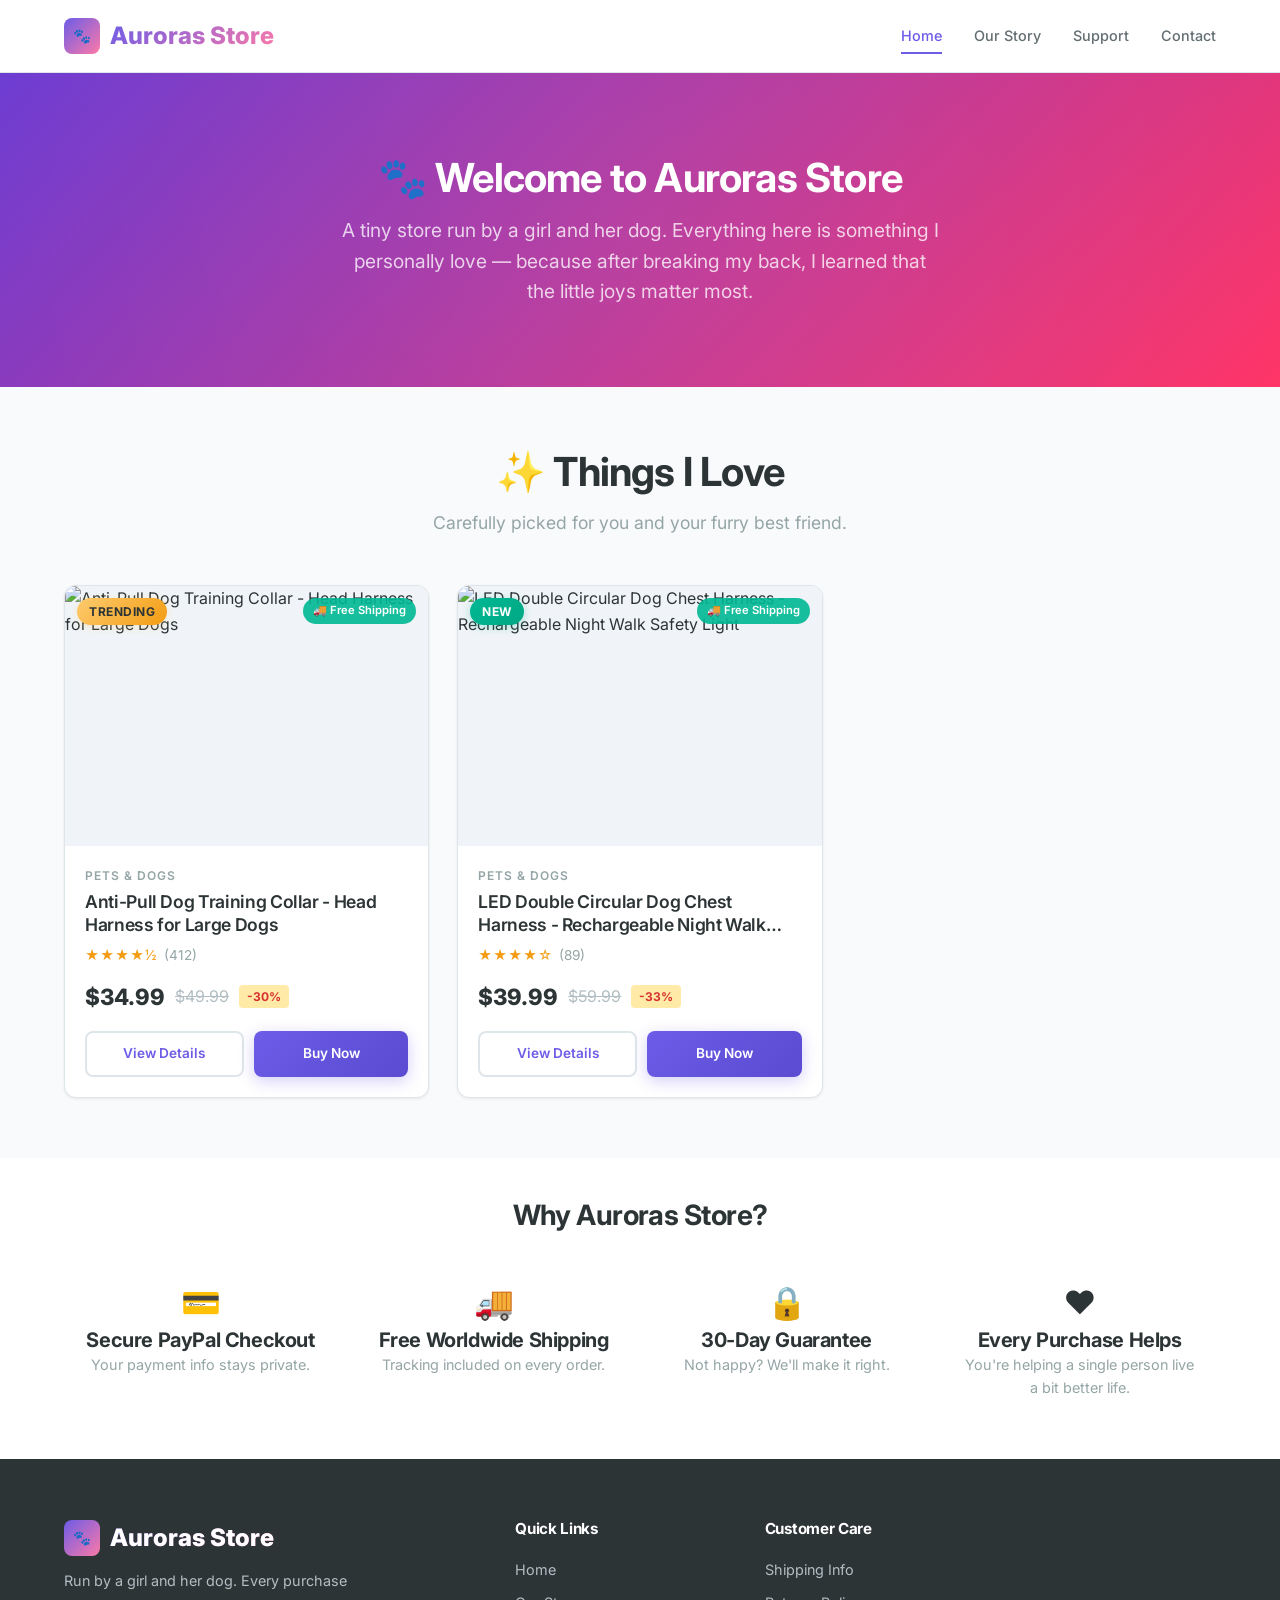
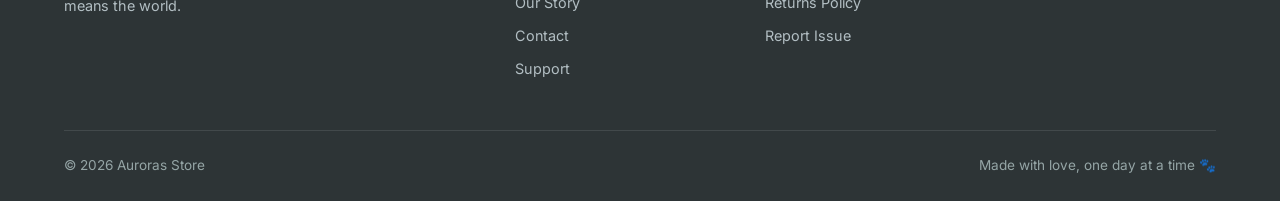
==== commit 9ab0ac4f: "Rewrote store story - personal, touching story about a girl and her dog" ====
--- a/index.html
+++ b/index.html
@@ -3,10 +3,10 @@
 <head>
   <meta charset="UTF-8">
   <meta name="viewport" content="width=device-width, initial-scale=1.0">
-  <title>Auroras Store — Quality Pet Products</title>
-  <meta name="description" content="Discover quality pet products at great prices. Fast shipping, secure checkout via PayPal.">
+  <title>Auroras Store — Made with Love, For You and Your Pup</title>
+  <meta name="description" content="A tiny store run by a girl and her dog. After breaking my back, I built this place to share the things that make life a little better with my best friend by my side.">
   <meta property="og:title" content="Auroras Store">
-  <meta property="og:description" content="Quality pet products delivered to your door.">
+  <meta property="og:description" content="A tiny store run by a girl and her dog. Every purchase helps a single person live a bit better life.">
   <meta name="pinterest-rich-pin" content="true">
   <link rel="preconnect" href="https://fonts.googleapis.com">
   <link rel="preconnect" href="https://fonts.gstatic.com" crossorigin>
@@ -20,7 +20,7 @@
       <button class="hamburger" aria-label="Toggle menu"><span></span><span></span><span></span></button>
       <nav class="main-nav">
         <a href="/" class="active">Home</a>
-        <a href="/about.html">About</a>
+        <a href="/about.html">Our Story</a>
         <a href="/complaints.html">Support</a>
         <a href="/contact.html">Contact</a>
       </nav>
@@ -30,26 +30,26 @@
   <section class="hero" style="background: linear-gradient(135deg, #6C3BD2 0%, #FF3366 100%);color:white;padding:80px 0;text-align:center;">
     <div class="container">
       <h1 style="font-size:2.5rem;margin-bottom:12px;">🐾 Welcome to Auroras Store</h1>
-      <p style="font-size:1.2rem;opacity:0.9;">Quality products for you and your furry friends.</p>
+      <p style="font-size:1.2rem;opacity:0.9;max-width:600px;margin:0 auto;">A tiny store run by a girl and her dog. Everything here is something I personally love — because after breaking my back, I learned that the little joys matter most.</p>
     </div>
   </section>
 
   <section id="products" class="products-section" style="padding:60px 0;">
     <div class="container">
-      <h2 class="section-title">🔥 Featured Product</h2>
-      <p class="section-subtitle">Curated just for you and your pup.</p>
+      <h2 class="section-title">✨ Things I Love</h2>
+      <p class="section-subtitle">Carefully picked for you and your furry best friend.</p>
       <div id="product-grid" class="product-grid"></div>
     </div>
   </section>
 
   <section style="padding:40px 0;background:white;">
     <div class="container" style="text-align:center;">
-      <h3>Why Shop With Us?</h3>
+      <h3>Why Auroras Store?</h3>
       <div style="display:grid;grid-template-columns:repeat(auto-fit,minmax(180px,1fr));gap:20px;margin-top:24px;">
         <div style="padding:20px;"><div style="font-size:2rem;">💳</div><h4>Secure PayPal Checkout</h4><p style="font-size:0.9rem;color:var(--gray-600);">Your payment info stays private.</p></div>
         <div style="padding:20px;"><div style="font-size:2rem;">🚚</div><h4>Free Worldwide Shipping</h4><p style="font-size:0.9rem;color:var(--gray-600);">Tracking included on every order.</p></div>
         <div style="padding:20px;"><div style="font-size:2rem;">🔒</div><h4>30-Day Guarantee</h4><p style="font-size:0.9rem;color:var(--gray-600);">Not happy? We'll make it right.</p></div>
-        <div style="padding:20px;"><div style="font-size:2rem;">⭐</div><h4>10% Off Reviews</h4><p style="font-size:0.9rem;color:var(--gray-600);">Leave a review, get a discount code.</p></div>
+        <div style="padding:20px;"><div style="font-size:2rem;">❤️</div><h4>Every Purchase Helps</h4><p style="font-size:0.9rem;color:var(--gray-600);">You're helping a single person live a bit better life.</p></div>
       </div>
     </div>
   </section>
@@ -59,12 +59,12 @@
       <div class="footer-grid">
         <div class="footer-brand">
           <div class="logo" style="color:var(--white);"><div class="logo-icon">🐾</div><span style="-webkit-text-fill-color:var(--white);">Auroras Store</span></div>
-          <p>Quality products delivered to your door. Secure checkout via PayPal.</p>
+          <p>Run by a girl and her dog. Every purchase means the world.</p>
         </div>
         <div class="footer-col">
           <h4>Quick Links</h4>
           <a href="/">Home</a>
-          <a href="/about.html">About Us</a>
+          <a href="/about.html">Our Story</a>
           <a href="/contact.html">Contact</a>
           <a href="/complaints.html">Support</a>
         </div>
@@ -77,7 +77,7 @@
       </div>
       <div class="footer-bottom">
         <span>© 2026 Auroras Store</span>
-        <span>Made with ❤️</span>
+        <span>Made with love, one day at a time 🐾</span>
       </div>
     </div>
   </footer>
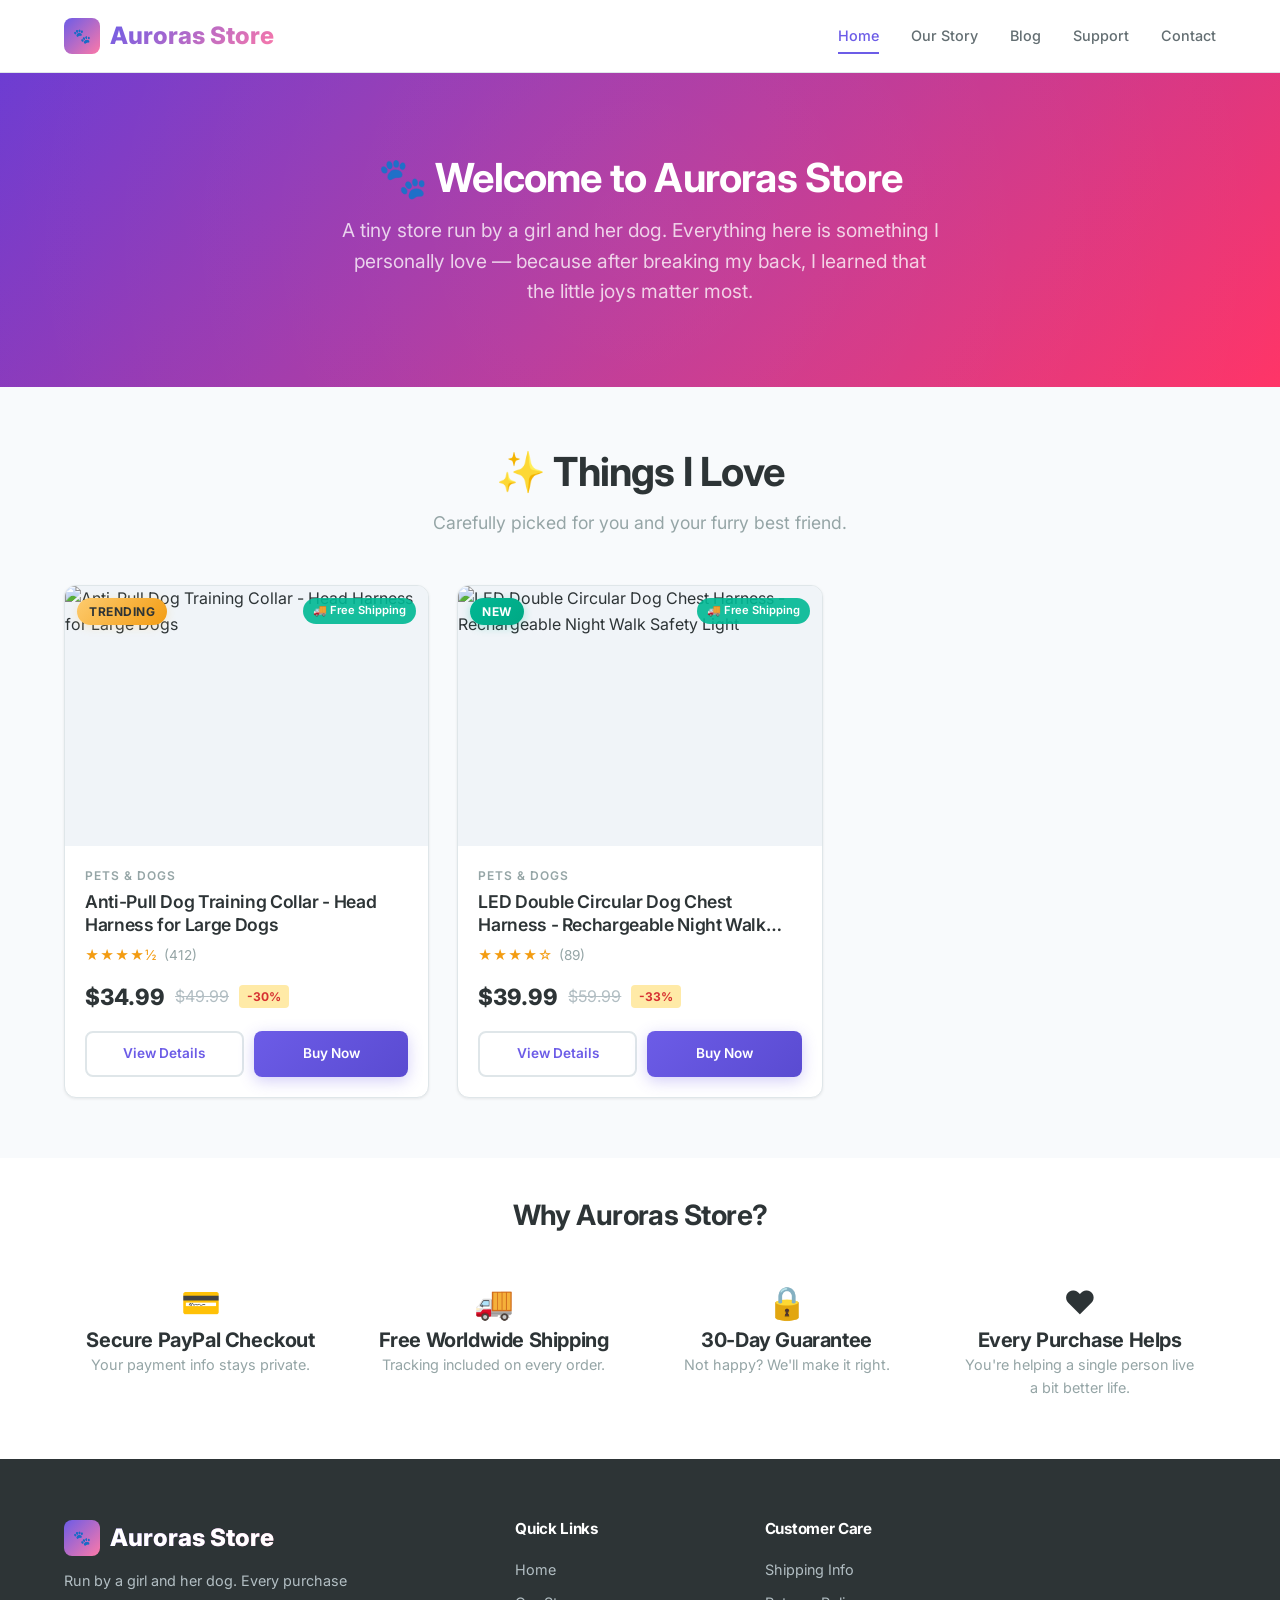
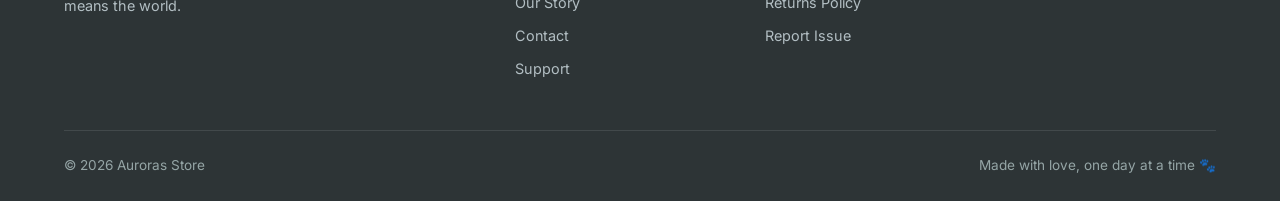
==== commit 1aedf895: "Added blog page with 6 articles for SEO & Pinterest traffic" ====
--- a/index.html
+++ b/index.html
@@ -21,6 +21,7 @@
       <nav class="main-nav">
         <a href="/" class="active">Home</a>
         <a href="/about.html">Our Story</a>
+        <a href="/blog.html">Blog</a>
         <a href="/complaints.html">Support</a>
         <a href="/contact.html">Contact</a>
       </nav>
